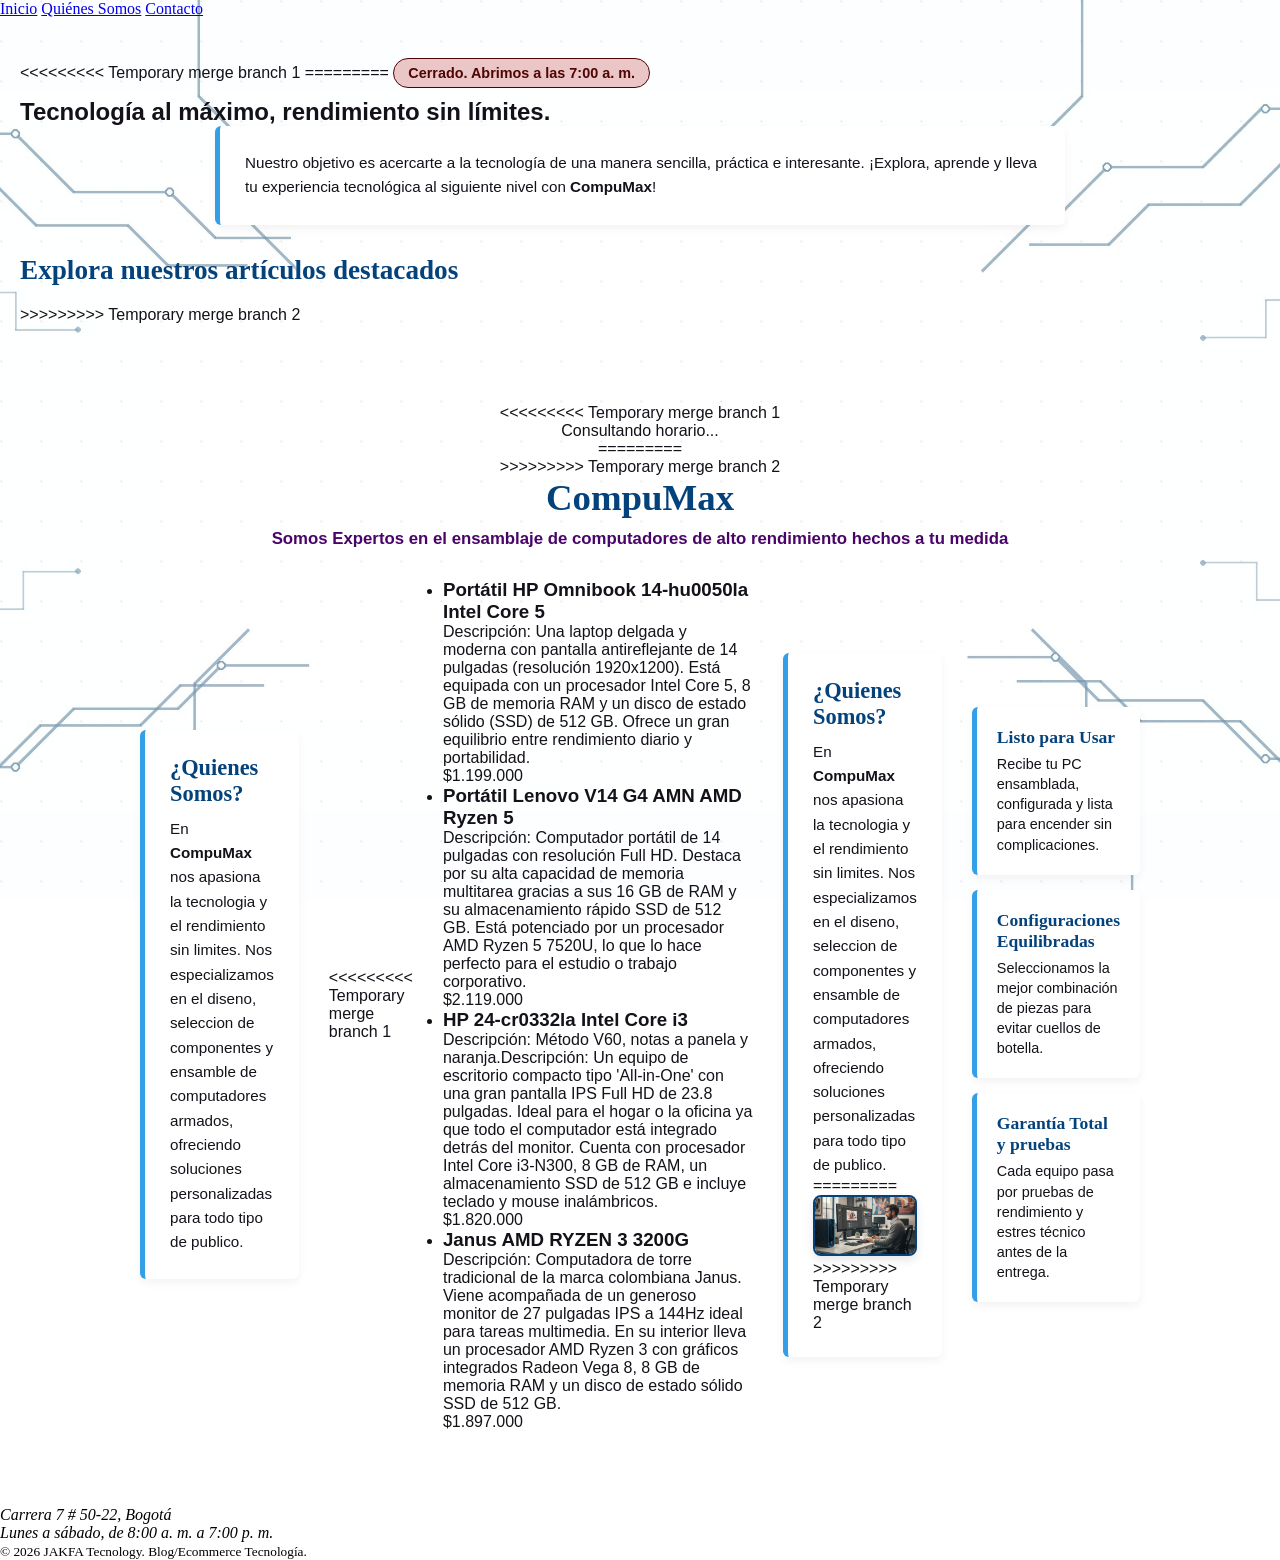
==== index.html @ c69d6525 "Merge remote-tracking branch 'origin' into feature/andres" ====
<!DOCTYPE html>
<html lang="en">
<head>
    <meta charset="UTF-8">
    <meta name="viewport" content="width=device-width, initial-scale=1.0">
    <link rel="stylesheet" href="styles.css">
    <link rel="shortcut icon" href="https://as2.ftcdn.net/v2/jpg/21/48/98/01/1000_F_2148980123_aWvKl9y2dNg3GNRp71JVINZ60YCarmnk.jpg" type="image/x-icon">
    <title>JAKFA Tecnology</title>
    <link rel="stylesheet" href="styles.css">
</head>
<body>
    <!-- ===== MENÚ DE NAVEGACIÓN =====-->
<nav class="menu">
    <a href="#inicio">Inicio</a>               
    <a href="#quienesSomos">Quiénes Somos</a>  
    <a href="#contacto">Contacto</a>          
</nav>
    <div class="contenedorPrincipal">

        <section class="inicio" id="inicio">
            <div>
<<<<<<<<< Temporary merge branch 1
                
=========
                <p id="estado" class="estado">Consultando horario...</p>
            <h1>Tecnología al máximo, rendimiento sin límites.</h1>
            <p class="intro">
                Nuestro objetivo es acercarte a la tecnología de una manera sencilla, práctica e interesante. ¡Explora, aprende y lleva tu experiencia tecnológica al siguiente nivel con <strong>CompuMax</strong>!
            </p>
            <section id="catalogo" class="catalogo">
            <h2>Explora nuestros artículos destacados</h2>
            <ul id="articulos" class="articulos"></ul>
        </section>
>>>>>>>>> Temporary merge branch 2
            </div>
        </section>

        <section class="quienesSomos" id="quienessomos">
            <div class="contenedorSomos">

<<<<<<<<< Temporary merge branch 1
                 <br><div><p id="estado" class="estado">Consultando horario...</p></div>

                <div class="">
=========
                <div class="headerSomos">
>>>>>>>>> Temporary merge branch 2
                    <h2>CompuMax</h2>
                    <p class="infSomos">Somos Expertos en el ensamblaje de computadores de alto rendimiento hechos a tu medida</p>
                </div>
                
                <div class="imginfSomos">
                    <div class="introSomos">
                        <h3>¿Quienes Somos?</h3>
                        <p>
                            En <strong>CompuMax</strong> nos apasiona la tecnologia y el rendimiento sin limites. 
                            Nos especializamos en el diseno, seleccion de componentes y ensamble de computadores armados, 
                            ofreciendo soluciones personalizadas para todo tipo de publico.
                        </p>
                    </div>

<<<<<<<<< Temporary merge branch 1
                <div>
                    <ul id="menu"></ul>
                </div>

               

                <div class="introSomos">
                    <h3>¿Quienes Somos?</h3>
                    <p>
                        En <strong>CompuMax</strong> nos apasiona la tecnologia y el rendimiento sin limites. 
                        Nos especializamos en el diseno, seleccion de componentes y ensamble de computadores armados, 
                        ofreciendo soluciones personalizadas para todo tipo de publico.
                    </p>
=========
                    <div class="imagenSomos">
                        <img src="/imgs/img1.webp" alt="imagen corporativa">
                    </div>
>>>>>>>>> Temporary merge branch 2
                </div>

                <div class="ventajasSomos">
                    <div class="tarjetaSomos">
                        <h4>Listo para Usar</h4>
                        <p>Recibe tu PC ensamblada, configurada y lista para encender sin complicaciones.</p>
                    </div>

                    <div class="tarjetaSomos">
                        <h4>Configuraciones Equilibradas</h4>
                        <p>Seleccionamos la mejor combinación de piezas para evitar cuellos de botella.</p>
                    </div>

                    <div class="tarjetaSomos">
                        <h4>Garantía Total y pruebas</h4>
                        <p>Cada equipo pasa por pruebas de rendimiento y estres técnico antes de la entrega.</p>
                    </div>
                </div>
            </div>
        </section>

        <section class="contacto" id="contacto">
            <div class="">

            </div>
        </section>

    </div>
    <footer>
        <address>
            Carrera 7 # 50-22, Bogotá<br>
            Lunes a sábado, de 8:00 a. m. a 7:00 p. m.
        </address>
        <small>
            © 2026 JAKFA Tecnology. Blog/Ecommerce Tecnología.
        </small>
    </footer>

    <script src="app.js" defer></script>

</body>
</html>
---- styles.css ----
:root {
    --azulmain: rgb(4, 66, 124);
    --lowblue: rgb(51, 159, 231); 
    --negro: rgba(8, 5, 14, 0.952);
    --blanco: rgb(241, 245, 252);
    --verde: rgb(3, 82, 85); 
    --morado: rgb(73, 4, 105);
    --fuente-titulos: 'Copperplate', fantasy;
    --fuente-parrafos: 'Verdana', sans-serif;
}

* {
    margin: 0;
    padding: 0;
    box-sizing: border-box;
}

body {
    background-image: url('./imgs/21f490d6-a3f4-44b3-9223-4387cd8935e2.jpg');
    background-size: cover;
    background-position: center;
    background-repeat: no-repeat;
    background-attachment: fixed;
}

/* ===== Inicio ===== */
.inicio {
    color: var(--negro);
    padding: 40px 20px;
    font-family: var(--fuente-parrafos);
}

.contenedorInicio {
    width: 85%;
    max-width: 1000px;
    margin: 0 auto;
    text-align: center;
}

.headerInicio h1 {
    margin: 10px 0;
    color: var(--azulmain);
    font-family: var(--fuente-titulos);
    font-size: 2.3rem;
    text-shadow: 0 1px 3px rgba(255, 255, 255, 0.9);
}

.inicio .estado {
    display: inline-block;
    margin: 0 0 10px;
    padding: 6px 14px;
    border-radius: 999px;
    border: 1px solid var(--lowblue);
    background-color: var(--blanco);
    color: var(--azulmain);
    font-size: 0.9rem;
    font-weight: bold;
}

.inicio .intro {
    max-width: 850px;
    margin: 0 auto 30px;
    padding: 25px;
    border-left: 5px solid var(--lowblue);
    border-radius: 6px;
    background-color: white;
    box-shadow: 0 4px 10px rgba(0, 0, 0, 0.05);
    font-size: 0.95rem;
    line-height: 1.6;
    text-align: left;
}

.catalogo h2 {
    margin-bottom: 20px;
    color: var(--azulmain);
    font-family: var(--fuente-titulos);
    font-size: 1.7rem;
    text-shadow: 0 1px 3px rgba(255, 255, 255, 0.9);
}

.articulos {
    display: grid;
    grid-template-columns: repeat(2, minmax(0, 1fr));
    gap: 15px;
    padding: 0;
    list-style: none;
    text-align: left;
}

.inicio .producto {
    padding: 20px;
    border-left: 5px solid var(--lowblue);
    border-radius: 6px;
    background-color: white;
    box-shadow: 0 4px 10px rgba(0, 0, 0, 0.05);
    transition: transform 0.3s ease, background-color 0.3s ease, box-shadow 0.3s ease;
}

.inicio .producto:hover {
    background-color: var(--blanco);
    transform: translateY(-4px);
    box-shadow: 0 6px 15px rgba(4, 66, 124, 0.15);
}

.inicio .producto h3 {
    margin-bottom: 10px;
    color: var(--azulmain);
    font-family: var(--fuente-titulos);
    font-size: 1.1rem;
}

.inicio .producto p {
    margin-bottom: 10px;
    font-size: 0.9rem;
    line-height: 1.5;
}

.inicio .precio {
    color: var(--azulmain);
    font-weight: bold;
}

.inicio .abierto {
    border-color: rgb(3, 82, 85);
    background-color: rgb(181, 238, 181);
    color: rgb(4, 85, 4);
}

.inicio .cerrado {
    border-color: rgb(78, 5, 5);
    background-color: rgb(235, 198, 198);
    color: rgb(78, 5, 5);
}

@media (max-width: 650px) {
    .contenedorInicio {
        width: 100%;
    }

    .headerInicio h1 {
        font-size: 1.8rem;
    }

    .inicio .intro {
        padding: 20px;
    }

    .catalogo h2 {
        font-size: 1.4rem;
    }

    .articulos {
        grid-template-columns: 1fr;
    }
}

/* seccion quienes somos*/
.quienesSomos {
    color: var(--negro);
    padding: 40px 20px;
    font-family: var(--fuente-parrafos);
}

.contenedorSomos {
    width: 85%;
    max-width: 1000px;
    margin: 0 auto;
    text-align: center;
}

.headerSomos h2 {
    font-family: var(--fuente-titulos);
    color: var(--azulmain);
    font-size: 2.3rem;
    margin-bottom: 10px;
    text-shadow: 0 1px 3px rgba(255, 255, 255, 0.9);
}

.infSomos {
    color: var(--morado);
    font-weight: bold;
    font-size: 1.05rem;
    margin-bottom: 30px;
    text-shadow: 0 1px 3px rgba(255, 255, 255, 0.9);
}

.imginfSomos {
    display: flex;
    align-items: center;
    justify-content: space-between;
    gap: 30px;
    margin-bottom: 35px;
    text-align: left;
}

.introSomos {
    flex: 1;
    background-color: white;
    padding: 25px;
    border-left: 5px solid var(--lowblue);
    border-radius: 6px;
    box-shadow: 0 4px 10px rgba(0, 0, 0, 0.05);
}

.introSomos h3 {
    font-family: var(--fuente-titulos);
    color: var(--azulmain);
    font-size: 1.4rem;
    margin-bottom: 10px;
}

.introSomos p {
    font-size: 0.95rem;
    line-height: 1.6;
}

.imagenSomos {
    flex: 1;
    text-align: center;
}

.imagenSomos img {
    max-width: 100%;
    height: auto;
    border-radius: 8px;
    border: 2px solid var(--azulmain);
    box-shadow: 0 4px 10px rgba(0, 0, 0, 0.1);
}

.ventajasSomos {
    display: flex;
    flex-direction: column;
    gap: 15px;
}

.tarjetaSomos {
    background-color: white;
    padding: 20px;
    border-left: 5px solid var(--lowblue);
    border-radius: 6px;
    text-align: left;
    box-shadow: 0 4px 10px rgba(0, 0, 0, 0.05);
    transition: transform 0.3s ease, background-color 0.3s ease, box-shadow 0.3s ease;
}

.tarjetaSomos:hover {
    background-color: var(--blanco);
    transform: translateY(-4px);
    box-shadow: 0 6px 15px rgba(4, 66, 124, 0.15);
}

.tarjetaSomos h4 {
    font-family: var(--fuente-titulos);
    color: var(--azulmain);
    margin-bottom: 6px;
    font-size: 1.1rem;
}

.tarjetaSomos p {
    font-size: 0.9rem;
    line-height: 1.4;
}



































































































































































































.abierto {
  background-attachment: fixed;
  background-color: rgb(181, 238, 181);
  color: rgb(4, 85, 4);
}

.cerrado {
  background-attachment: fixed;
  background-color: rgb(235, 198, 198);
  color: rgb(78, 5, 5);
}
---- styles.css ----
:root {
    --azulmain: rgb(4, 66, 124);
    --lowblue: rgb(51, 159, 231); 
    --negro: rgba(8, 5, 14, 0.952);
    --blanco: rgb(241, 245, 252);
    --verde: rgb(3, 82, 85); 
    --morado: rgb(73, 4, 105);
    --fuente-titulos: 'Copperplate', fantasy;
    --fuente-parrafos: 'Verdana', sans-serif;
}

* {
    margin: 0;
    padding: 0;
    box-sizing: border-box;
}

body {
    background-image: url('./imgs/21f490d6-a3f4-44b3-9223-4387cd8935e2.jpg');
    background-size: cover;
    background-position: center;
    background-repeat: no-repeat;
    background-attachment: fixed;
}

/* ===== Inicio ===== */
.inicio {
    color: var(--negro);
    padding: 40px 20px;
    font-family: var(--fuente-parrafos);
}

.contenedorInicio {
    width: 85%;
    max-width: 1000px;
    margin: 0 auto;
    text-align: center;
}

.headerInicio h1 {
    margin: 10px 0;
    color: var(--azulmain);
    font-family: var(--fuente-titulos);
    font-size: 2.3rem;
    text-shadow: 0 1px 3px rgba(255, 255, 255, 0.9);
}

.inicio .estado {
    display: inline-block;
    margin: 0 0 10px;
    padding: 6px 14px;
    border-radius: 999px;
    border: 1px solid var(--lowblue);
    background-color: var(--blanco);
    color: var(--azulmain);
    font-size: 0.9rem;
    font-weight: bold;
}

.inicio .intro {
    max-width: 850px;
    margin: 0 auto 30px;
    padding: 25px;
    border-left: 5px solid var(--lowblue);
    border-radius: 6px;
    background-color: white;
    box-shadow: 0 4px 10px rgba(0, 0, 0, 0.05);
    font-size: 0.95rem;
    line-height: 1.6;
    text-align: left;
}

.catalogo h2 {
    margin-bottom: 20px;
    color: var(--azulmain);
    font-family: var(--fuente-titulos);
    font-size: 1.7rem;
    text-shadow: 0 1px 3px rgba(255, 255, 255, 0.9);
}

.articulos {
    display: grid;
    grid-template-columns: repeat(2, minmax(0, 1fr));
    gap: 15px;
    padding: 0;
    list-style: none;
    text-align: left;
}

.inicio .producto {
    padding: 20px;
    border-left: 5px solid var(--lowblue);
    border-radius: 6px;
    background-color: white;
    box-shadow: 0 4px 10px rgba(0, 0, 0, 0.05);
    transition: transform 0.3s ease, background-color 0.3s ease, box-shadow 0.3s ease;
}

.inicio .producto:hover {
    background-color: var(--blanco);
    transform: translateY(-4px);
    box-shadow: 0 6px 15px rgba(4, 66, 124, 0.15);
}

.inicio .producto h3 {
    margin-bottom: 10px;
    color: var(--azulmain);
    font-family: var(--fuente-titulos);
    font-size: 1.1rem;
}

.inicio .producto p {
    margin-bottom: 10px;
    font-size: 0.9rem;
    line-height: 1.5;
}

.inicio .precio {
    color: var(--azulmain);
    font-weight: bold;
}

.inicio .abierto {
    border-color: rgb(3, 82, 85);
    background-color: rgb(181, 238, 181);
    color: rgb(4, 85, 4);
}

.inicio .cerrado {
    border-color: rgb(78, 5, 5);
    background-color: rgb(235, 198, 198);
    color: rgb(78, 5, 5);
}

@media (max-width: 650px) {
    .contenedorInicio {
        width: 100%;
    }

    .headerInicio h1 {
        font-size: 1.8rem;
    }

    .inicio .intro {
        padding: 20px;
    }

    .catalogo h2 {
        font-size: 1.4rem;
    }

    .articulos {
        grid-template-columns: 1fr;
    }
}

/* seccion quienes somos*/
.quienesSomos {
    color: var(--negro);
    padding: 40px 20px;
    font-family: var(--fuente-parrafos);
}

.contenedorSomos {
    width: 85%;
    max-width: 1000px;
    margin: 0 auto;
    text-align: center;
}

.headerSomos h2 {
    font-family: var(--fuente-titulos);
    color: var(--azulmain);
    font-size: 2.3rem;
    margin-bottom: 10px;
    text-shadow: 0 1px 3px rgba(255, 255, 255, 0.9);
}

.infSomos {
    color: var(--morado);
    font-weight: bold;
    font-size: 1.05rem;
    margin-bottom: 30px;
    text-shadow: 0 1px 3px rgba(255, 255, 255, 0.9);
}

.imginfSomos {
    display: flex;
    align-items: center;
    justify-content: space-between;
    gap: 30px;
    margin-bottom: 35px;
    text-align: left;
}

.introSomos {
    flex: 1;
    background-color: white;
    padding: 25px;
    border-left: 5px solid var(--lowblue);
    border-radius: 6px;
    box-shadow: 0 4px 10px rgba(0, 0, 0, 0.05);
}

.introSomos h3 {
    font-family: var(--fuente-titulos);
    color: var(--azulmain);
    font-size: 1.4rem;
    margin-bottom: 10px;
}

.introSomos p {
    font-size: 0.95rem;
    line-height: 1.6;
}

.imagenSomos {
    flex: 1;
    text-align: center;
}

.imagenSomos img {
    max-width: 100%;
    height: auto;
    border-radius: 8px;
    border: 2px solid var(--azulmain);
    box-shadow: 0 4px 10px rgba(0, 0, 0, 0.1);
}

.ventajasSomos {
    display: flex;
    flex-direction: column;
    gap: 15px;
}

.tarjetaSomos {
    background-color: white;
    padding: 20px;
    border-left: 5px solid var(--lowblue);
    border-radius: 6px;
    text-align: left;
    box-shadow: 0 4px 10px rgba(0, 0, 0, 0.05);
    transition: transform 0.3s ease, background-color 0.3s ease, box-shadow 0.3s ease;
}

.tarjetaSomos:hover {
    background-color: var(--blanco);
    transform: translateY(-4px);
    box-shadow: 0 6px 15px rgba(4, 66, 124, 0.15);
}

.tarjetaSomos h4 {
    font-family: var(--fuente-titulos);
    color: var(--azulmain);
    margin-bottom: 6px;
    font-size: 1.1rem;
}

.tarjetaSomos p {
    font-size: 0.9rem;
    line-height: 1.4;
}



































































































































































































.abierto {
  background-attachment: fixed;
  background-color: rgb(181, 238, 181);
  color: rgb(4, 85, 4);
}

.cerrado {
  background-attachment: fixed;
  background-color: rgb(235, 198, 198);
  color: rgb(78, 5, 5);
}
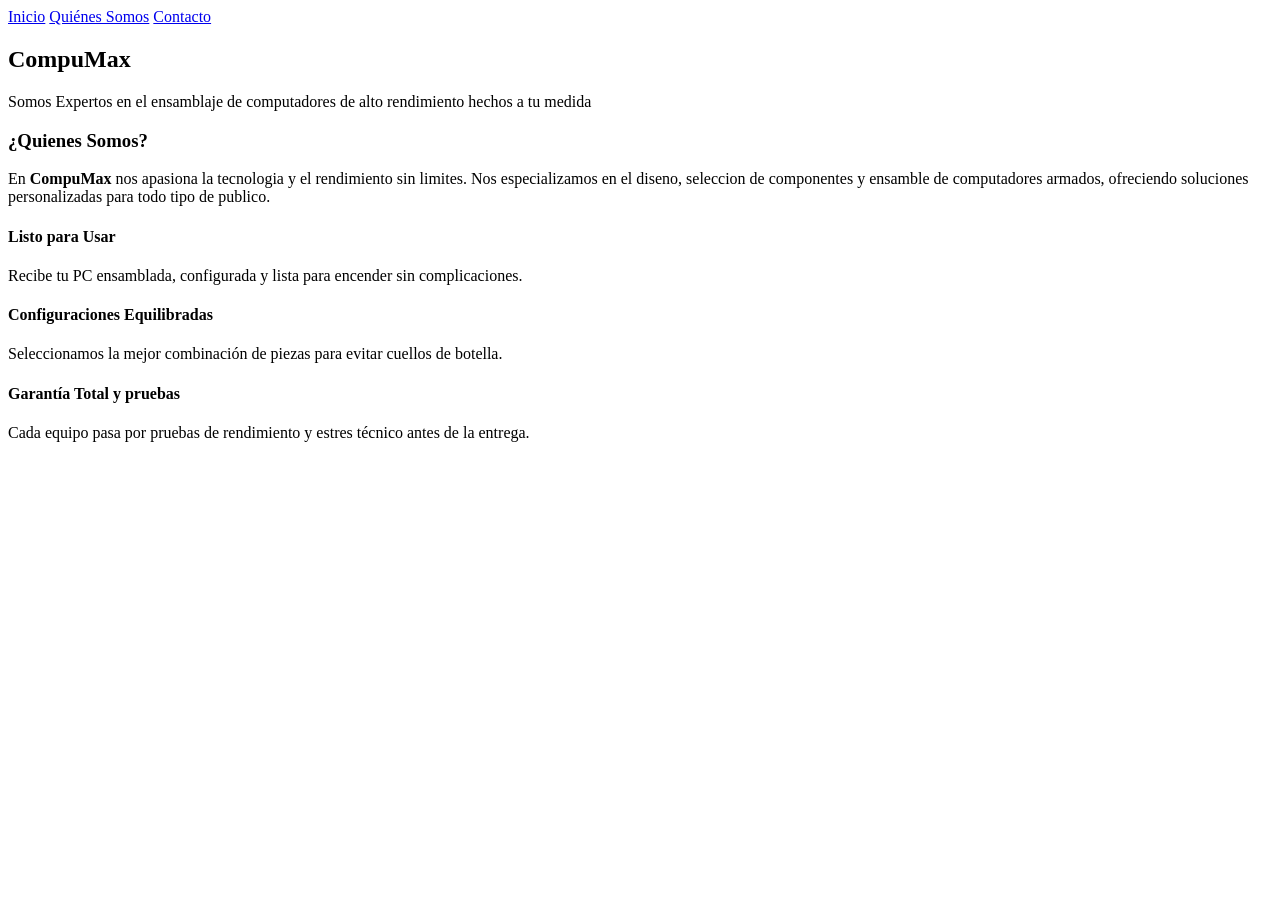
==== commit 0cdd3c6d: "Agrego cambios locales" ====
--- a/index.html
+++ b/index.html
@@ -3,10 +3,7 @@
 <head>
     <meta charset="UTF-8">
     <meta name="viewport" content="width=device-width, initial-scale=1.0">
-    <link rel="stylesheet" href="styles.css">
-    <link rel="shortcut icon" href="https://as2.ftcdn.net/v2/jpg/21/48/98/01/1000_F_2148980123_aWvKl9y2dNg3GNRp71JVINZ60YCarmnk.jpg" type="image/x-icon">
     <title>JAKFA Tecnology</title>
-    <link rel="stylesheet" href="styles.css">
 </head>
 <body>
     <!-- ===== MENÚ DE NAVEGACIÓN =====-->
@@ -19,52 +16,17 @@
 
         <section class="inicio" id="inicio">
             <div>
-<<<<<<<<< Temporary merge branch 1
-                
-=========
-                <p id="estado" class="estado">Consultando horario...</p>
-            <h1>Tecnología al máximo, rendimiento sin límites.</h1>
-            <p class="intro">
-                Nuestro objetivo es acercarte a la tecnología de una manera sencilla, práctica e interesante. ¡Explora, aprende y lleva tu experiencia tecnológica al siguiente nivel con <strong>CompuMax</strong>!
-            </p>
-            <section id="catalogo" class="catalogo">
-            <h2>Explora nuestros artículos destacados</h2>
-            <ul id="articulos" class="articulos"></ul>
-        </section>
->>>>>>>>> Temporary merge branch 2
+
             </div>
         </section>
 
-        <section class="quienesSomos" id="quienessomos">
+        <section class="quienesSomos" id="quienesSomos">
             <div class="contenedorSomos">
 
-<<<<<<<<< Temporary merge branch 1
-                 <br><div><p id="estado" class="estado">Consultando horario...</p></div>
-
                 <div class="">
-=========
-                <div class="headerSomos">
->>>>>>>>> Temporary merge branch 2
                     <h2>CompuMax</h2>
                     <p class="infSomos">Somos Expertos en el ensamblaje de computadores de alto rendimiento hechos a tu medida</p>
                 </div>
-                
-                <div class="imginfSomos">
-                    <div class="introSomos">
-                        <h3>¿Quienes Somos?</h3>
-                        <p>
-                            En <strong>CompuMax</strong> nos apasiona la tecnologia y el rendimiento sin limites. 
-                            Nos especializamos en el diseno, seleccion de componentes y ensamble de computadores armados, 
-                            ofreciendo soluciones personalizadas para todo tipo de publico.
-                        </p>
-                    </div>
-
-<<<<<<<<< Temporary merge branch 1
-                <div>
-                    <ul id="menu"></ul>
-                </div>
-
-               
 
                 <div class="introSomos">
                     <h3>¿Quienes Somos?</h3>
@@ -73,11 +35,6 @@
                         Nos especializamos en el diseno, seleccion de componentes y ensamble de computadores armados, 
                         ofreciendo soluciones personalizadas para todo tipo de publico.
                     </p>
-=========
-                    <div class="imagenSomos">
-                        <img src="/imgs/img1.webp" alt="imagen corporativa">
-                    </div>
->>>>>>>>> Temporary merge branch 2
                 </div>
 
                 <div class="ventajasSomos">
@@ -108,15 +65,11 @@
     </div>
     <footer>
         <address>
-            Carrera 7 # 50-22, Bogotá<br>
-            Lunes a sábado, de 8:00 a. m. a 7:00 p. m.
+
         </address>
-        <small>
-            © 2026 JAKFA Tecnology. Blog/Ecommerce Tecnología.
-        </small>
+        <span>
+            
+        </span>
     </footer>
-
-    <script src="app.js" defer></script>
-
 </body>
 </html>
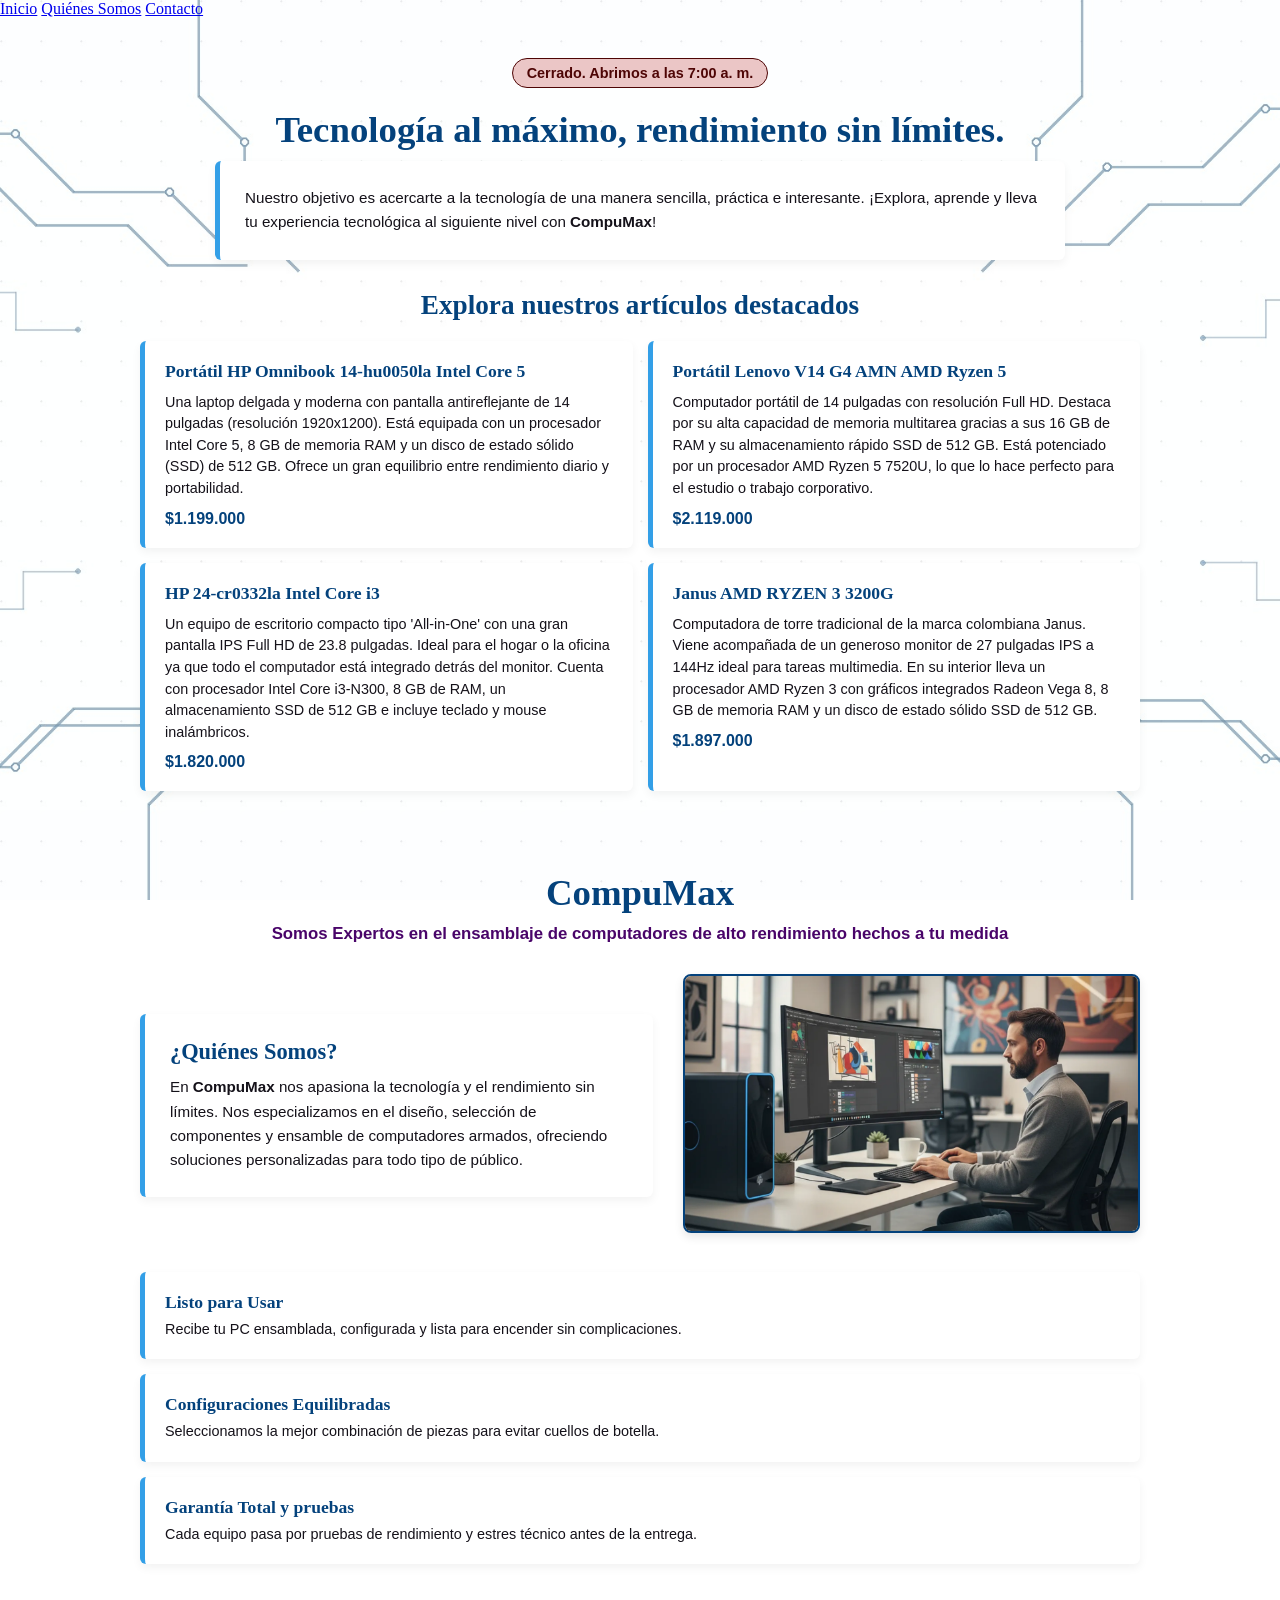
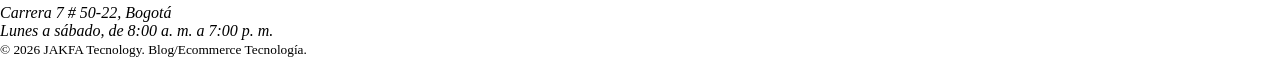
==== commit a7370421: "Corrijo errores de navegación" ====
--- a/index.html
+++ b/index.html
@@ -1,40 +1,58 @@
 <!DOCTYPE html>
-<html lang="en">
+<html lang="es">
 <head>
     <meta charset="UTF-8">
     <meta name="viewport" content="width=device-width, initial-scale=1.0">
+    <link rel="stylesheet" href="styles.css">
+    <link rel="shortcut icon" href="https://as2.ftcdn.net/v2/jpg/21/48/98/01/1000_F_2148980123_aWvKl9y2dNg3GNRp71JVINZ60YCarmnk.jpg" type="image/x-icon">
     <title>JAKFA Tecnology</title>
 </head>
 <body>
     <!-- ===== MENÚ DE NAVEGACIÓN =====-->
 <nav class="menu">
     <a href="#inicio">Inicio</a>               
-    <a href="#quienesSomos">Quiénes Somos</a>  
-    <a href="#contacto">Contacto</a>          
+    <a href="#quienessomos">Quiénes Somos</a>  
+    <a href="contactenos.html">Contacto</a>          
 </nav>
     <div class="contenedorPrincipal">
 
         <section class="inicio" id="inicio">
-            <div>
-
+            <div class="contenedorInicio">
+                <div class="headerInicio">
+                    <p id="estado" class="estado">Consultando horario...</p>
+                    <h1>Tecnología al máximo, rendimiento sin límites.</h1>
+                    <p class="intro">
+                        Nuestro objetivo es acercarte a la tecnología de una manera sencilla, práctica e interesante. ¡Explora, aprende y lleva tu experiencia tecnológica al siguiente nivel con <strong>CompuMax</strong>!
+                    </p>
+                </div>
+                <section id="catalogo" class="catalogo">
+                    <h2>Explora nuestros artículos destacados</h2>
+                    <ul id="menu" class="articulos"></ul>
+                </section>
             </div>
         </section>
 
-        <section class="quienesSomos" id="quienesSomos">
+        <section class="quienesSomos" id="quienessomos">
             <div class="contenedorSomos">
 
-                <div class="">
+                <div class="headerSomos">
                     <h2>CompuMax</h2>
                     <p class="infSomos">Somos Expertos en el ensamblaje de computadores de alto rendimiento hechos a tu medida</p>
                 </div>
+                
+                <div class="imginfSomos">
+                    <div class="introSomos">
+                        <h3>¿Quiénes Somos?</h3>
+                        <p>
+                            En <strong>CompuMax</strong> nos apasiona la tecnología y el rendimiento sin límites. 
+                            Nos especializamos en el diseño, selección de componentes y ensamble de computadores armados, 
+                            ofreciendo soluciones personalizadas para todo tipo de público.
+                        </p>
+                    </div>
 
-                <div class="introSomos">
-                    <h3>¿Quienes Somos?</h3>
-                    <p>
-                        En <strong>CompuMax</strong> nos apasiona la tecnologia y el rendimiento sin limites. 
-                        Nos especializamos en el diseno, seleccion de componentes y ensamble de computadores armados, 
-                        ofreciendo soluciones personalizadas para todo tipo de publico.
-                    </p>
+                    <div class="imagenSomos">
+                        <img src="imgs/img1.webp" alt="imagen corporativa">
+                    </div>
                 </div>
 
                 <div class="ventajasSomos">
@@ -56,20 +74,18 @@
             </div>
         </section>
 
-        <section class="contacto" id="contacto">
-            <div class="">
-
-            </div>
-        </section>
-
     </div>
     <footer>
         <address>
+            Carrera 7 # 50-22, Bogotá<br>
+            Lunes a sábado, de 8:00 a. m. a 7:00 p. m.
+        </address>
+        <small>
+            © 2026 JAKFA Tecnology. Blog/Ecommerce Tecnología.
+        </small>
+    </footer>
 
-        </address>
-        <span>
-            
-        </span>
-    </footer>
+    <script src="app.js" defer></script>
+
 </body>
 </html>
--- a/styles.css
+++ b/styles.css
@@ -0,0 +1,267 @@
+:root {
+    --azulmain: rgb(4, 66, 124);
+    --lowblue: rgb(51, 159, 231); 
+    --negro: rgba(8, 5, 14, 0.952);
+    --blanco: rgb(241, 245, 252);
+    --verde: rgb(3, 82, 85); 
+    --morado: rgb(73, 4, 105);
+    --fuente-titulos: 'Copperplate', fantasy;
+    --fuente-parrafos: 'Verdana', sans-serif;
+}
+
+* {
+    margin: 0;
+    padding: 0;
+    box-sizing: border-box;
+}
+
+body {
+    background-image: url('./imgs/21f490d6-a3f4-44b3-9223-4387cd8935e2.jpg');
+    background-size: cover;
+    background-position: center;
+    background-repeat: no-repeat;
+    background-attachment: fixed;
+}
+
+/* ===== Inicio ===== */
+.inicio {
+    color: var(--negro);
+    padding: 40px 20px;
+    font-family: var(--fuente-parrafos);
+}
+
+.contenedorInicio {
+    width: 85%;
+    max-width: 1000px;
+    margin: 0 auto;
+    text-align: center;
+}
+
+.headerInicio h1 {
+    margin: 10px 0;
+    color: var(--azulmain);
+    font-family: var(--fuente-titulos);
+    font-size: 2.3rem;
+    text-shadow: 0 1px 3px rgba(255, 255, 255, 0.9);
+}
+
+.inicio .estado {
+    display: inline-block;
+    margin: 0 0 10px;
+    padding: 6px 14px;
+    border-radius: 999px;
+    border: 1px solid var(--lowblue);
+    background-color: var(--blanco);
+    color: var(--azulmain);
+    font-size: 0.9rem;
+    font-weight: bold;
+}
+
+.inicio .intro {
+    max-width: 850px;
+    margin: 0 auto 30px;
+    padding: 25px;
+    border-left: 5px solid var(--lowblue);
+    border-radius: 6px;
+    background-color: white;
+    box-shadow: 0 4px 10px rgba(0, 0, 0, 0.05);
+    font-size: 0.95rem;
+    line-height: 1.6;
+    text-align: left;
+}
+
+.catalogo h2 {
+    margin-bottom: 20px;
+    color: var(--azulmain);
+    font-family: var(--fuente-titulos);
+    font-size: 1.7rem;
+    text-shadow: 0 1px 3px rgba(255, 255, 255, 0.9);
+}
+
+.articulos {
+    display: grid;
+    grid-template-columns: repeat(2, minmax(0, 1fr));
+    gap: 15px;
+    padding: 0;
+    list-style: none;
+    text-align: left;
+}
+
+.inicio .producto {
+    padding: 20px;
+    border-left: 5px solid var(--lowblue);
+    border-radius: 6px;
+    background-color: white;
+    box-shadow: 0 4px 10px rgba(0, 0, 0, 0.05);
+    transition: transform 0.3s ease, background-color 0.3s ease, box-shadow 0.3s ease;
+}
+
+.inicio .producto:hover {
+    background-color: var(--blanco);
+    transform: translateY(-4px);
+    box-shadow: 0 6px 15px rgba(4, 66, 124, 0.15);
+}
+
+.inicio .producto h3 {
+    margin-bottom: 10px;
+    color: var(--azulmain);
+    font-family: var(--fuente-titulos);
+    font-size: 1.1rem;
+}
+
+.inicio .producto p {
+    margin-bottom: 10px;
+    font-size: 0.9rem;
+    line-height: 1.5;
+}
+
+.inicio .precio {
+    color: var(--azulmain);
+    font-weight: bold;
+}
+
+.inicio .abierto {
+    border-color: rgb(3, 82, 85);
+    background-color: rgb(181, 238, 181);
+    color: rgb(4, 85, 4);
+}
+
+.inicio .cerrado {
+    border-color: rgb(78, 5, 5);
+    background-color: rgb(235, 198, 198);
+    color: rgb(78, 5, 5);
+}
+
+@media (max-width: 650px) {
+    .contenedorInicio {
+        width: 100%;
+    }
+
+    .headerInicio h1 {
+        font-size: 1.8rem;
+    }
+
+    .inicio .intro {
+        padding: 20px;
+    }
+
+    .catalogo h2 {
+        font-size: 1.4rem;
+    }
+
+    .articulos {
+        grid-template-columns: 1fr;
+    }
+
+    .imginfSomos {
+        flex-direction: column;
+    }
+}
+
+/* seccion quienes somos*/
+.quienesSomos {
+    color: var(--negro);
+    padding: 40px 20px;
+    font-family: var(--fuente-parrafos);
+}
+
+.contenedorSomos {
+    width: 85%;
+    max-width: 1000px;
+    margin: 0 auto;
+    text-align: center;
+}
+
+.headerSomos h2 {
+    font-family: var(--fuente-titulos);
+    color: var(--azulmain);
+    font-size: 2.3rem;
+    margin-bottom: 10px;
+    text-shadow: 0 1px 3px rgba(255, 255, 255, 0.9);
+}
+
+.infSomos {
+    color: var(--morado);
+    font-weight: bold;
+    font-size: 1.05rem;
+    margin-bottom: 30px;
+    text-shadow: 0 1px 3px rgba(255, 255, 255, 0.9);
+}
+
+.imginfSomos {
+    display: flex;
+    align-items: center;
+    justify-content: space-between;
+    gap: 30px;
+    margin-bottom: 35px;
+    text-align: left;
+}
+
+.introSomos {
+    flex: 1;
+    background-color: white;
+    padding: 25px;
+    border-left: 5px solid var(--lowblue);
+    border-radius: 6px;
+    box-shadow: 0 4px 10px rgba(0, 0, 0, 0.05);
+}
+
+.introSomos h3 {
+    font-family: var(--fuente-titulos);
+    color: var(--azulmain);
+    font-size: 1.4rem;
+    margin-bottom: 10px;
+}
+
+.introSomos p {
+    font-size: 0.95rem;
+    line-height: 1.6;
+}
+
+.imagenSomos {
+    flex: 1;
+    text-align: center;
+}
+
+.imagenSomos img {
+    max-width: 100%;
+    height: auto;
+    border-radius: 8px;
+    border: 2px solid var(--azulmain);
+    box-shadow: 0 4px 10px rgba(0, 0, 0, 0.1);
+}
+
+.ventajasSomos {
+    display: flex;
+    flex-direction: column;
+    gap: 15px;
+}
+
+.tarjetaSomos {
+    background-color: white;
+    padding: 20px;
+    border-left: 5px solid var(--lowblue);
+    border-radius: 6px;
+    text-align: left;
+    box-shadow: 0 4px 10px rgba(0, 0, 0, 0.05);
+    transition: transform 0.3s ease, background-color 0.3s ease, box-shadow 0.3s ease;
+}
+
+.tarjetaSomos:hover {
+    background-color: var(--blanco);
+    transform: translateY(-4px);
+    box-shadow: 0 6px 15px rgba(4, 66, 124, 0.15);
+}
+
+.tarjetaSomos h4 {
+    font-family: var(--fuente-titulos);
+    color: var(--azulmain);
+    margin-bottom: 6px;
+    font-size: 1.1rem;
+}
+
+.tarjetaSomos p {
+    font-size: 0.9rem;
+    line-height: 1.4;
+}
+
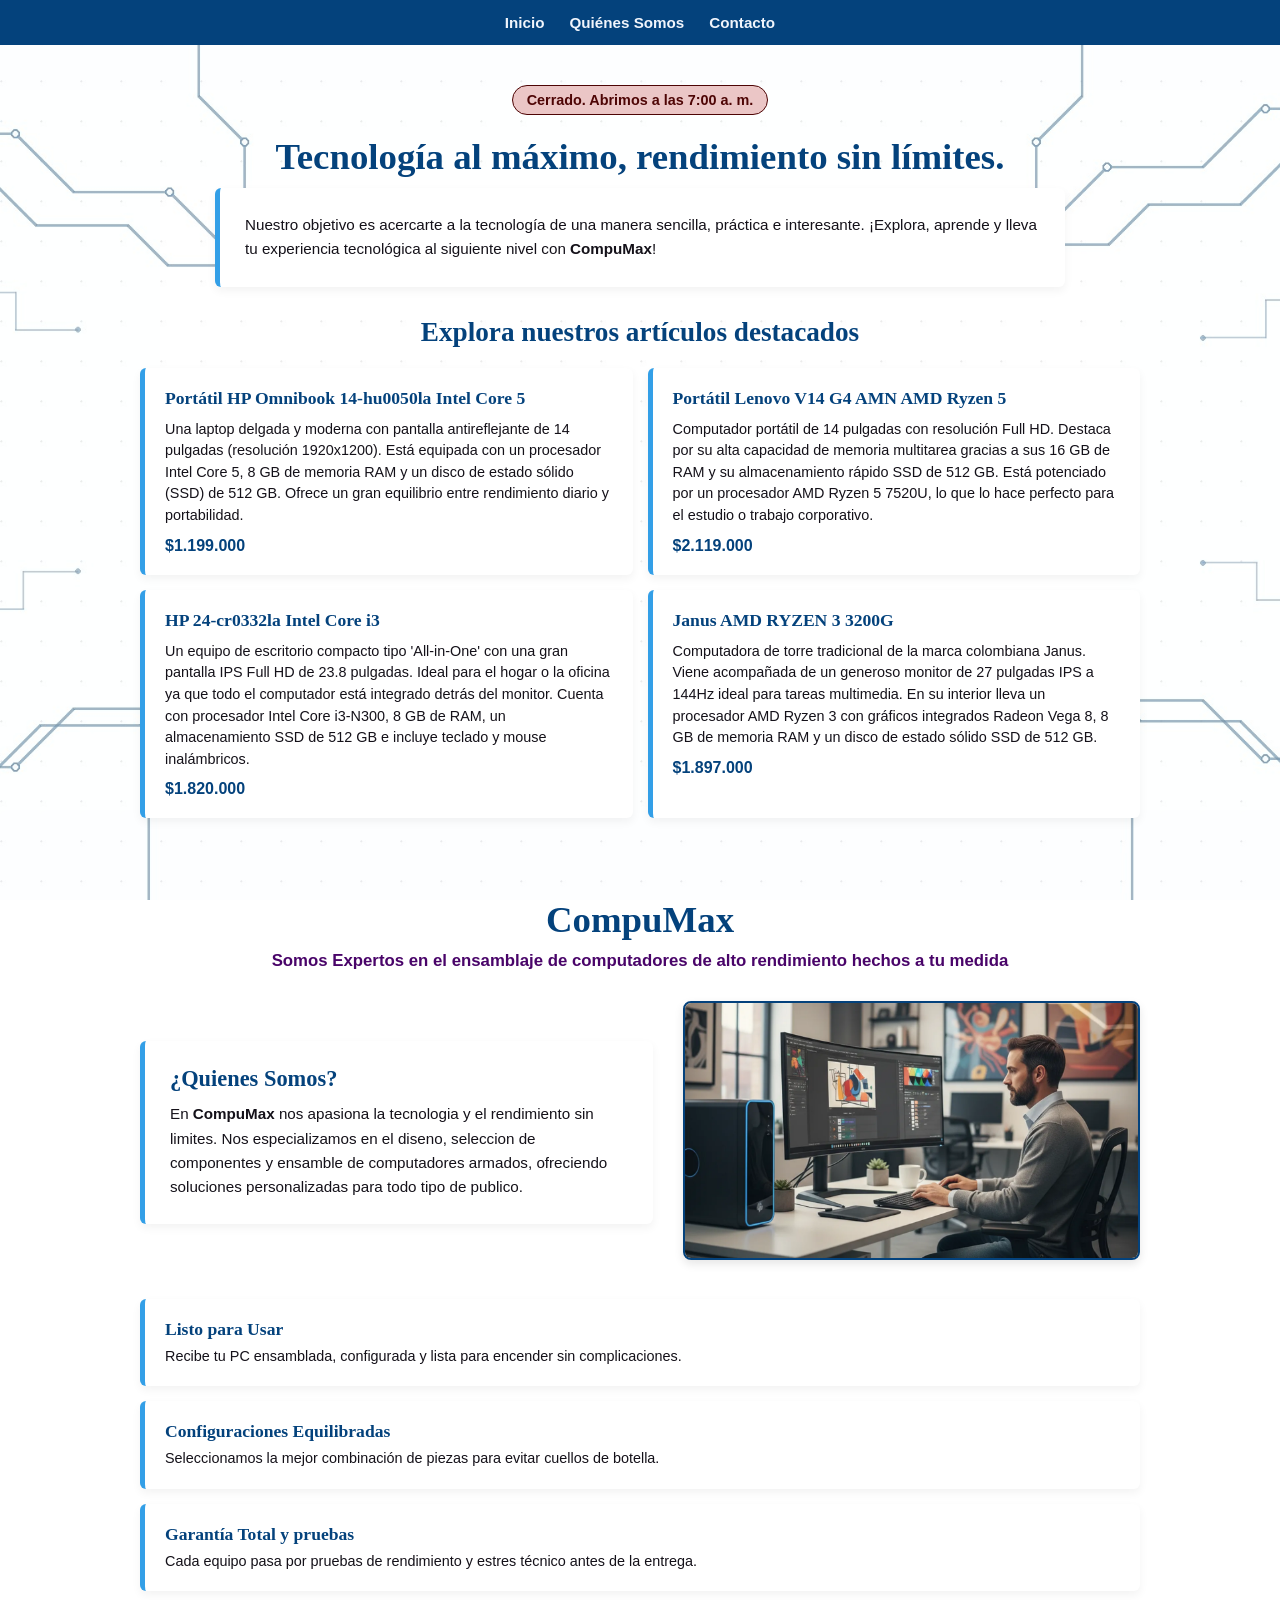
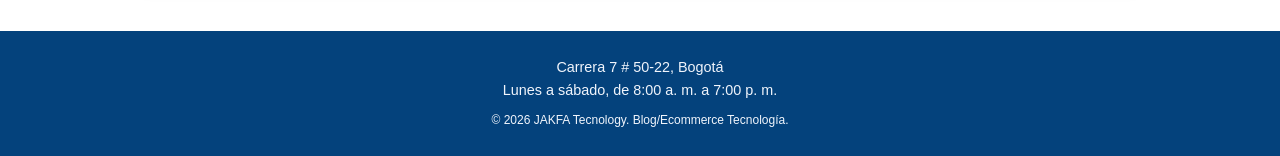
==== commit 1e285eeb: "Corrijo aspectos visuales del blog, barra de navegación, sección de contáctenos" ====
--- a/index.html
+++ b/index.html
@@ -6,6 +6,7 @@
     <link rel="stylesheet" href="styles.css">
     <link rel="shortcut icon" href="https://as2.ftcdn.net/v2/jpg/21/48/98/01/1000_F_2148980123_aWvKl9y2dNg3GNRp71JVINZ60YCarmnk.jpg" type="image/x-icon">
     <title>JAKFA Tecnology</title>
+    <link rel="stylesheet" href="styles.css">
 </head>
 <body>
     <!-- ===== MENÚ DE NAVEGACIÓN =====-->
@@ -34,7 +35,7 @@
 
         <section class="quienesSomos" id="quienessomos">
             <div class="contenedorSomos">
-
+                
                 <div class="headerSomos">
                     <h2>CompuMax</h2>
                     <p class="infSomos">Somos Expertos en el ensamblaje de computadores de alto rendimiento hechos a tu medida</p>
@@ -42,16 +43,16 @@
                 
                 <div class="imginfSomos">
                     <div class="introSomos">
-                        <h3>¿Quiénes Somos?</h3>
+                        <h3>¿Quienes Somos?</h3>
                         <p>
-                            En <strong>CompuMax</strong> nos apasiona la tecnología y el rendimiento sin límites. 
-                            Nos especializamos en el diseño, selección de componentes y ensamble de computadores armados, 
-                            ofreciendo soluciones personalizadas para todo tipo de público.
+                            En <strong>CompuMax</strong> nos apasiona la tecnologia y el rendimiento sin limites. 
+                            Nos especializamos en el diseno, seleccion de componentes y ensamble de computadores armados, 
+                            ofreciendo soluciones personalizadas para todo tipo de publico.
                         </p>
                     </div>
 
                     <div class="imagenSomos">
-                        <img src="imgs/img1.webp" alt="imagen corporativa">
+                        <img src="/imgs/img1.webp" alt="imagen corporativa">
                     </div>
                 </div>
 
@@ -74,6 +75,12 @@
             </div>
         </section>
 
+        <section class="contacto" id="contacto">
+            <div class="">
+
+            </div>
+        </section>
+
     </div>
     <footer>
         <address>
--- a/styles.css
+++ b/styles.css
@@ -1,3 +1,4 @@
+
 :root {
     --azulmain: rgb(4, 66, 124);
     --lowblue: rgb(51, 159, 231); 
@@ -265,3 +266,153 @@
     line-height: 1.4;
 }
 
+ 
+/* ===== Barra de navegación (index y contactenos) ===== */
+nav {
+    display: flex;
+    justify-content: center;
+    flex-wrap: wrap;
+    gap: 10px 25px;
+    padding: 14px 20px;
+    background-color: var(--azulmain);
+    font-family: var(--fuente-parrafos);
+    font-size: 0; /* oculta los separadores "|" del HTML */
+}
+ 
+nav a {
+    color: var(--blanco);
+    font-size: 0.95rem;
+    font-weight: bold;
+    text-decoration: none;
+    transition: color 0.3s ease;
+}
+ 
+nav a:hover {
+    color: var(--lowblue);
+}
+ 
+/* ===== Pie de página (index y contactenos) ===== */
+footer {
+    padding: 25px 20px;
+    background-color: var(--azulmain);
+    color: var(--blanco);
+    font-family: var(--fuente-parrafos);
+    font-size: 0.9rem;
+    line-height: 1.6;
+    text-align: center;
+}
+ 
+footer address {
+    font-style: normal;
+    margin-bottom: 6px;
+}
+ 
+/* ===== Página Contáctanos ===== */
+body > header {
+    padding: 40px 20px 10px;
+    text-align: center;
+}
+ 
+body > header h1 {
+    color: var(--azulmain);
+    font-family: var(--fuente-titulos);
+    font-size: 2.3rem;
+    text-shadow: 0 1px 3px rgba(255, 255, 255, 0.9);
+}
+ 
+main {
+    width: 85%;
+    max-width: 1000px;
+    margin: 0 auto;
+    padding: 30px 0 40px;
+    color: var(--negro);
+    font-family: var(--fuente-parrafos);
+}
+ 
+main > section {
+    margin-bottom: 25px;
+    padding: 25px;
+    border-left: 5px solid var(--lowblue);
+    border-radius: 6px;
+    background-color: white;
+    box-shadow: 0 4px 10px rgba(0, 0, 0, 0.05);
+    transition: transform 0.3s ease, background-color 0.3s ease, box-shadow 0.3s ease;
+}
+ 
+main > section:hover {
+    background-color: var(--blanco);
+    transform: translateY(-4px);
+    box-shadow: 0 6px 15px rgba(4, 66, 124, 0.15);
+}
+ 
+main h2 {
+    margin-bottom: 12px;
+    color: var(--azulmain);
+    font-family: var(--fuente-titulos);
+    font-size: 1.4rem;
+}
+ 
+main p {
+    margin-bottom: 8px;
+    font-size: 0.95rem;
+    line-height: 1.6;
+}
+ 
+main label {
+    color: var(--azulmain);
+    font-size: 0.9rem;
+    font-weight: bold;
+}
+ 
+main input,
+main textarea {
+    width: 100%;
+    max-width: 100%;
+    margin-top: 6px;
+    padding: 10px;
+    border: 1px solid var(--lowblue);
+    border-radius: 6px;
+    background-color: white;
+    color: var(--negro);
+    font-family: var(--fuente-parrafos);
+    font-size: 0.9rem;
+}
+ 
+main textarea {
+    resize: vertical;
+}
+ 
+main input:focus,
+main textarea:focus {
+    outline: none;
+    border-color: var(--azulmain);
+    box-shadow: 0 0 0 3px rgba(51, 159, 231, 0.3);
+}
+ 
+main button {
+    padding: 10px 24px;
+    border: none;
+    border-radius: 999px;
+    background-color: var(--azulmain);
+    color: var(--blanco);
+    font-family: var(--fuente-parrafos);
+    font-size: 0.95rem;
+    font-weight: bold;
+    cursor: pointer;
+    transition: background-color 0.3s ease, transform 0.3s ease;
+}
+ 
+main button:hover {
+    background-color: var(--lowblue);
+    transform: translateY(-2px);
+}
+ 
+@media (max-width: 650px) {
+    body > header h1 {
+        font-size: 1.8rem;
+    }
+ 
+    main {
+        width: 92%;
+    }
+}
--- a/styles.css
+++ b/styles.css
@@ -1,3 +1,4 @@
+
 :root {
     --azulmain: rgb(4, 66, 124);
     --lowblue: rgb(51, 159, 231); 
@@ -265,3 +266,153 @@
     line-height: 1.4;
 }
 
+ 
+/* ===== Barra de navegación (index y contactenos) ===== */
+nav {
+    display: flex;
+    justify-content: center;
+    flex-wrap: wrap;
+    gap: 10px 25px;
+    padding: 14px 20px;
+    background-color: var(--azulmain);
+    font-family: var(--fuente-parrafos);
+    font-size: 0; /* oculta los separadores "|" del HTML */
+}
+ 
+nav a {
+    color: var(--blanco);
+    font-size: 0.95rem;
+    font-weight: bold;
+    text-decoration: none;
+    transition: color 0.3s ease;
+}
+ 
+nav a:hover {
+    color: var(--lowblue);
+}
+ 
+/* ===== Pie de página (index y contactenos) ===== */
+footer {
+    padding: 25px 20px;
+    background-color: var(--azulmain);
+    color: var(--blanco);
+    font-family: var(--fuente-parrafos);
+    font-size: 0.9rem;
+    line-height: 1.6;
+    text-align: center;
+}
+ 
+footer address {
+    font-style: normal;
+    margin-bottom: 6px;
+}
+ 
+/* ===== Página Contáctanos ===== */
+body > header {
+    padding: 40px 20px 10px;
+    text-align: center;
+}
+ 
+body > header h1 {
+    color: var(--azulmain);
+    font-family: var(--fuente-titulos);
+    font-size: 2.3rem;
+    text-shadow: 0 1px 3px rgba(255, 255, 255, 0.9);
+}
+ 
+main {
+    width: 85%;
+    max-width: 1000px;
+    margin: 0 auto;
+    padding: 30px 0 40px;
+    color: var(--negro);
+    font-family: var(--fuente-parrafos);
+}
+ 
+main > section {
+    margin-bottom: 25px;
+    padding: 25px;
+    border-left: 5px solid var(--lowblue);
+    border-radius: 6px;
+    background-color: white;
+    box-shadow: 0 4px 10px rgba(0, 0, 0, 0.05);
+    transition: transform 0.3s ease, background-color 0.3s ease, box-shadow 0.3s ease;
+}
+ 
+main > section:hover {
+    background-color: var(--blanco);
+    transform: translateY(-4px);
+    box-shadow: 0 6px 15px rgba(4, 66, 124, 0.15);
+}
+ 
+main h2 {
+    margin-bottom: 12px;
+    color: var(--azulmain);
+    font-family: var(--fuente-titulos);
+    font-size: 1.4rem;
+}
+ 
+main p {
+    margin-bottom: 8px;
+    font-size: 0.95rem;
+    line-height: 1.6;
+}
+ 
+main label {
+    color: var(--azulmain);
+    font-size: 0.9rem;
+    font-weight: bold;
+}
+ 
+main input,
+main textarea {
+    width: 100%;
+    max-width: 100%;
+    margin-top: 6px;
+    padding: 10px;
+    border: 1px solid var(--lowblue);
+    border-radius: 6px;
+    background-color: white;
+    color: var(--negro);
+    font-family: var(--fuente-parrafos);
+    font-size: 0.9rem;
+}
+ 
+main textarea {
+    resize: vertical;
+}
+ 
+main input:focus,
+main textarea:focus {
+    outline: none;
+    border-color: var(--azulmain);
+    box-shadow: 0 0 0 3px rgba(51, 159, 231, 0.3);
+}
+ 
+main button {
+    padding: 10px 24px;
+    border: none;
+    border-radius: 999px;
+    background-color: var(--azulmain);
+    color: var(--blanco);
+    font-family: var(--fuente-parrafos);
+    font-size: 0.95rem;
+    font-weight: bold;
+    cursor: pointer;
+    transition: background-color 0.3s ease, transform 0.3s ease;
+}
+ 
+main button:hover {
+    background-color: var(--lowblue);
+    transform: translateY(-2px);
+}
+ 
+@media (max-width: 650px) {
+    body > header h1 {
+        font-size: 1.8rem;
+    }
+ 
+    main {
+        width: 92%;
+    }
+}
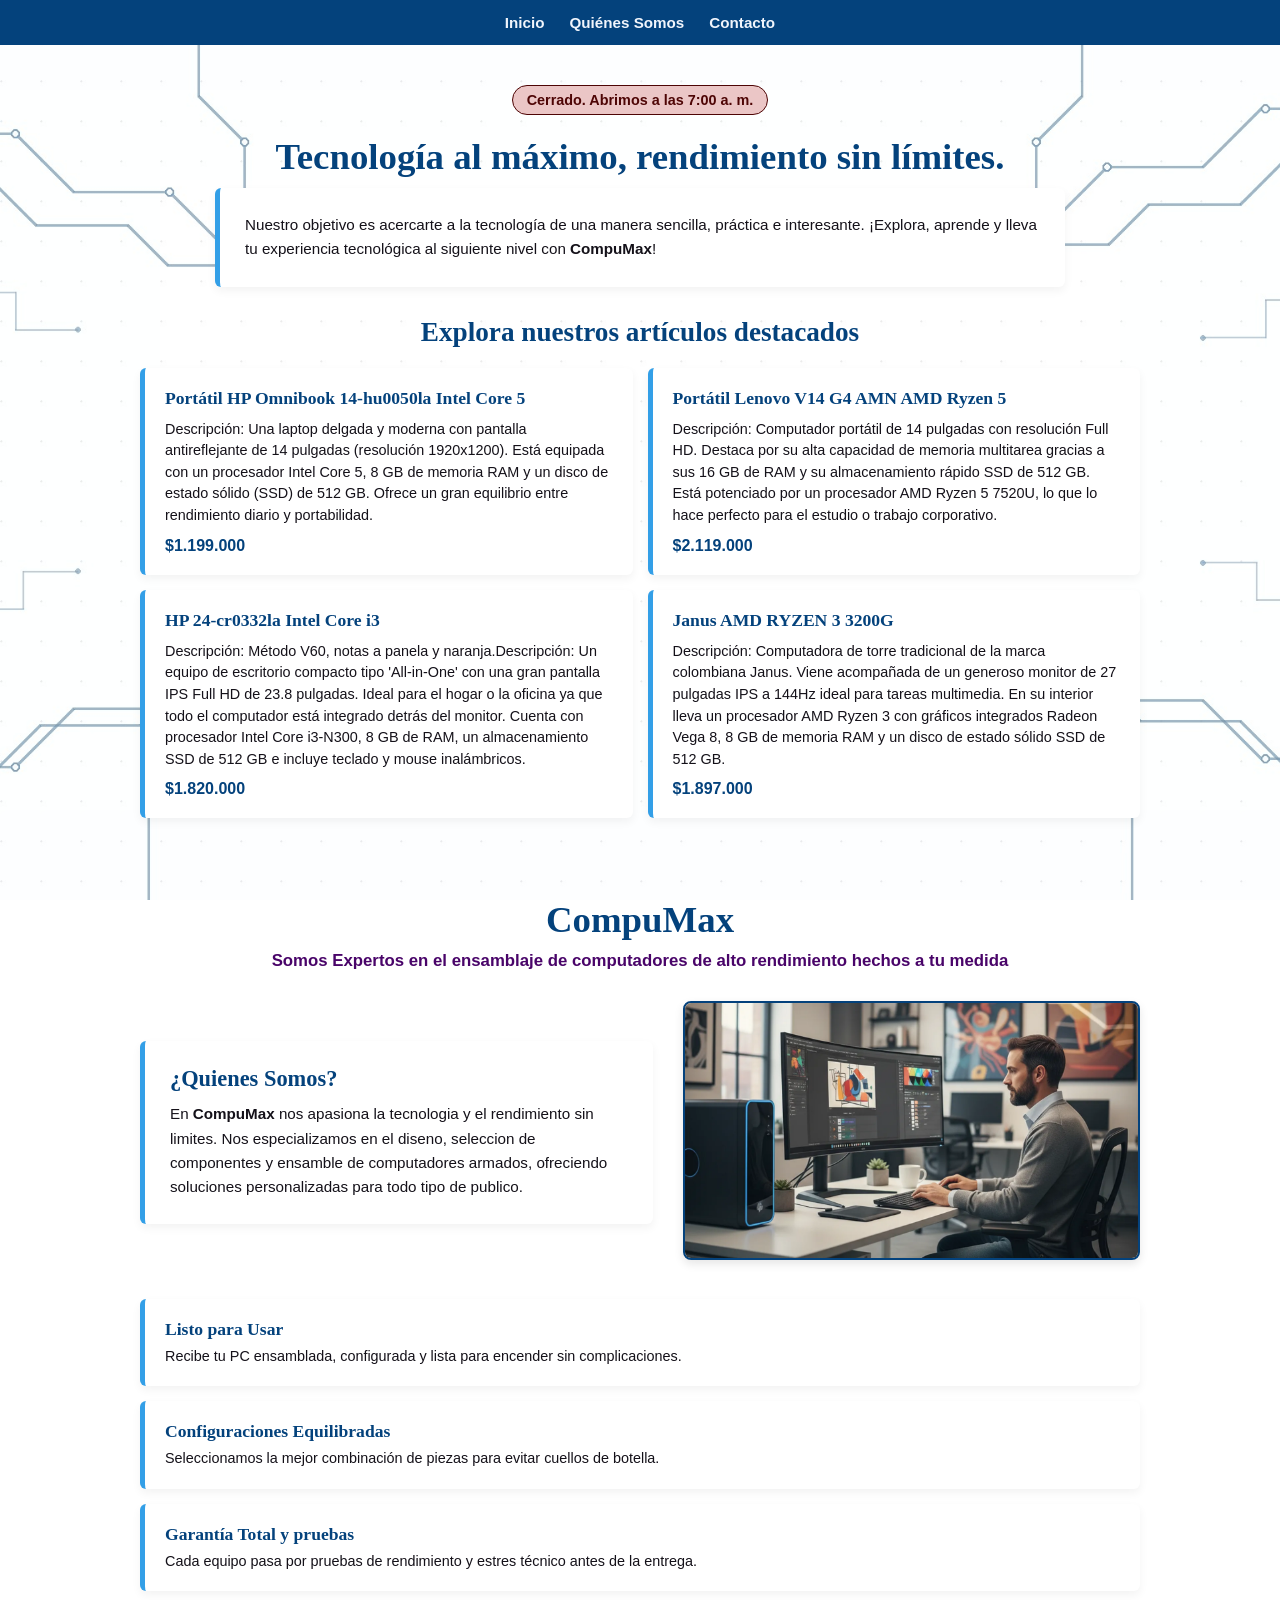
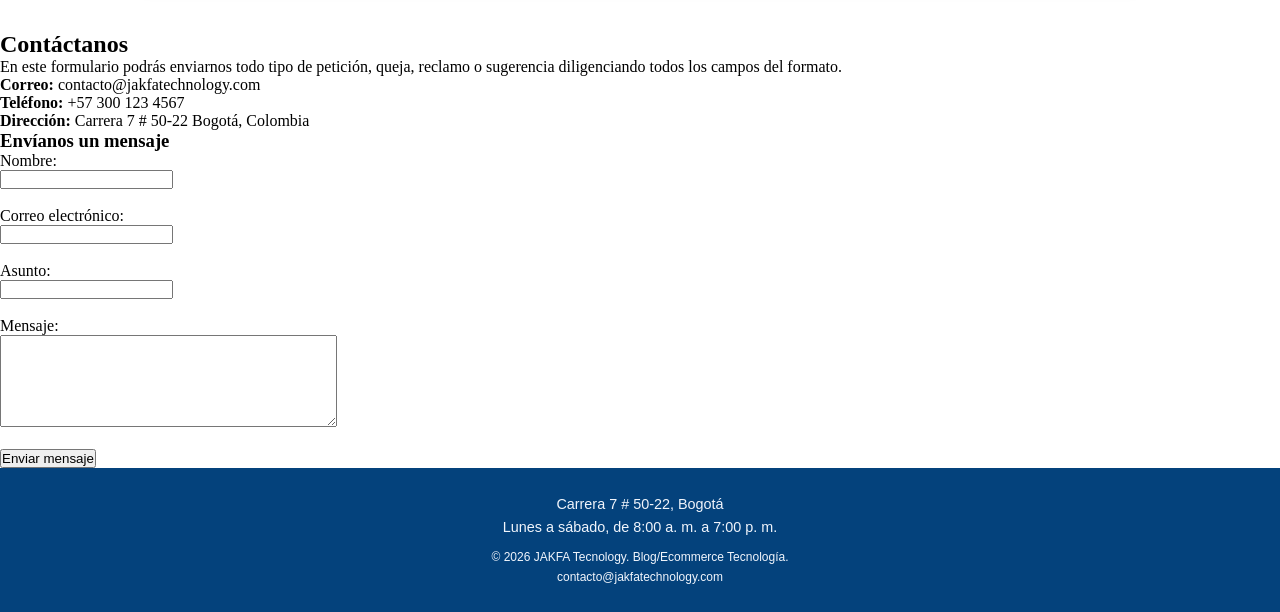
==== commit acb03b95: "Se corrige la sección de Contáctanos y se elimina archivo independiente" ====
--- a/index.html
+++ b/index.html
@@ -1,5 +1,5 @@
 <!DOCTYPE html>
-<html lang="es">
+<html lang="en">
 <head>
     <meta charset="UTF-8">
     <meta name="viewport" content="width=device-width, initial-scale=1.0">
@@ -12,8 +12,8 @@
     <!-- ===== MENÚ DE NAVEGACIÓN =====-->
 <nav class="menu">
     <a href="#inicio">Inicio</a>               
-    <a href="#quienessomos">Quiénes Somos</a>  
-    <a href="contactenos.html">Contacto</a>          
+    <a href="#quienesSomos">Quiénes Somos</a>  
+    <a href="#contacto">Contacto</a>          
 </nav>
     <div class="contenedorPrincipal">
 
@@ -33,9 +33,9 @@
             </div>
         </section>
 
-        <section class="quienesSomos" id="quienessomos">
+        <section class="quienesSomos" id="quienesSomos">
             <div class="contenedorSomos">
-                
+
                 <div class="headerSomos">
                     <h2>CompuMax</h2>
                     <p class="infSomos">Somos Expertos en el ensamblaje de computadores de alto rendimiento hechos a tu medida</p>
@@ -76,9 +76,68 @@
         </section>
 
         <section class="contacto" id="contacto">
-            <div class="">
+            <div class="contenedorContacto">
+
+            <h2>Contáctanos</h2>
+
+            <p>
+                En este formulario podrás enviarnos todo tipo de petición,
+                queja, reclamo o sugerencia diligenciando todos los campos
+                del formato.
+            </p>
+
+            <div class="infoContacto">
+                <p><strong>Correo:</strong> contacto@jakfatechnology.com</p>
+                <p><strong>Teléfono:</strong> +57 300 123 4567</p>
+                <p><strong>Dirección:</strong> Carrera 7 # 50-22 Bogotá, Colombia</p>
+            </div>
+
+            <h3>Envíanos un mensaje</h3>
+
+            <form id="formularioContacto">
+
+                    <div>
+                        <label for="nombre">Nombre:</label><br>
+                        <input type="text" id="nombre" name="nombre" required>
+                    </div>
+
+                    <br>
+
+                    <div>
+                        <label for="correo">Correo electrónico:</label><br>
+                        <input type="email" id="correo" name="correo" required>
+                    </div>
+
+                    <br>
+
+                    <div>
+                        <label for="asunto">Asunto:</label><br>
+                        <input type="text" id="asunto" name="asunto">
+                    </div>
+
+                    <br>
+
+                    <div>
+                        <label for="mensaje">Mensaje:</label><br>
+                        <textarea
+                            id="mensaje"
+                            name="mensaje"
+                            rows="6"
+                            cols="40"
+                            required>
+                        </textarea>
+                    </div>
+
+                    <br>
+
+                    <button type="submit">
+                        Enviar mensaje
+                    </button>
+
+                </form>
 
             </div>
+            
         </section>
 
     </div>
@@ -89,10 +148,27 @@
         </address>
         <small>
             © 2026 JAKFA Tecnology. Blog/Ecommerce Tecnología.
+            <p>contacto@jakfatechnology.com</p>
         </small>
     </footer>
 
     <script src="app.js" defer></script>
 
+    <script>
+    const formulario = document.getElementById("formularioContacto");
+
+    formulario.addEventListener("submit", function(event) {
+
+        event.preventDefault();
+
+        alert("Formulario enviado correctamente");
+
+        formulario.reset();
+
+        document.getElementById("nombre").focus();
+
+    });
+
+</script>
 </body>
 </html>
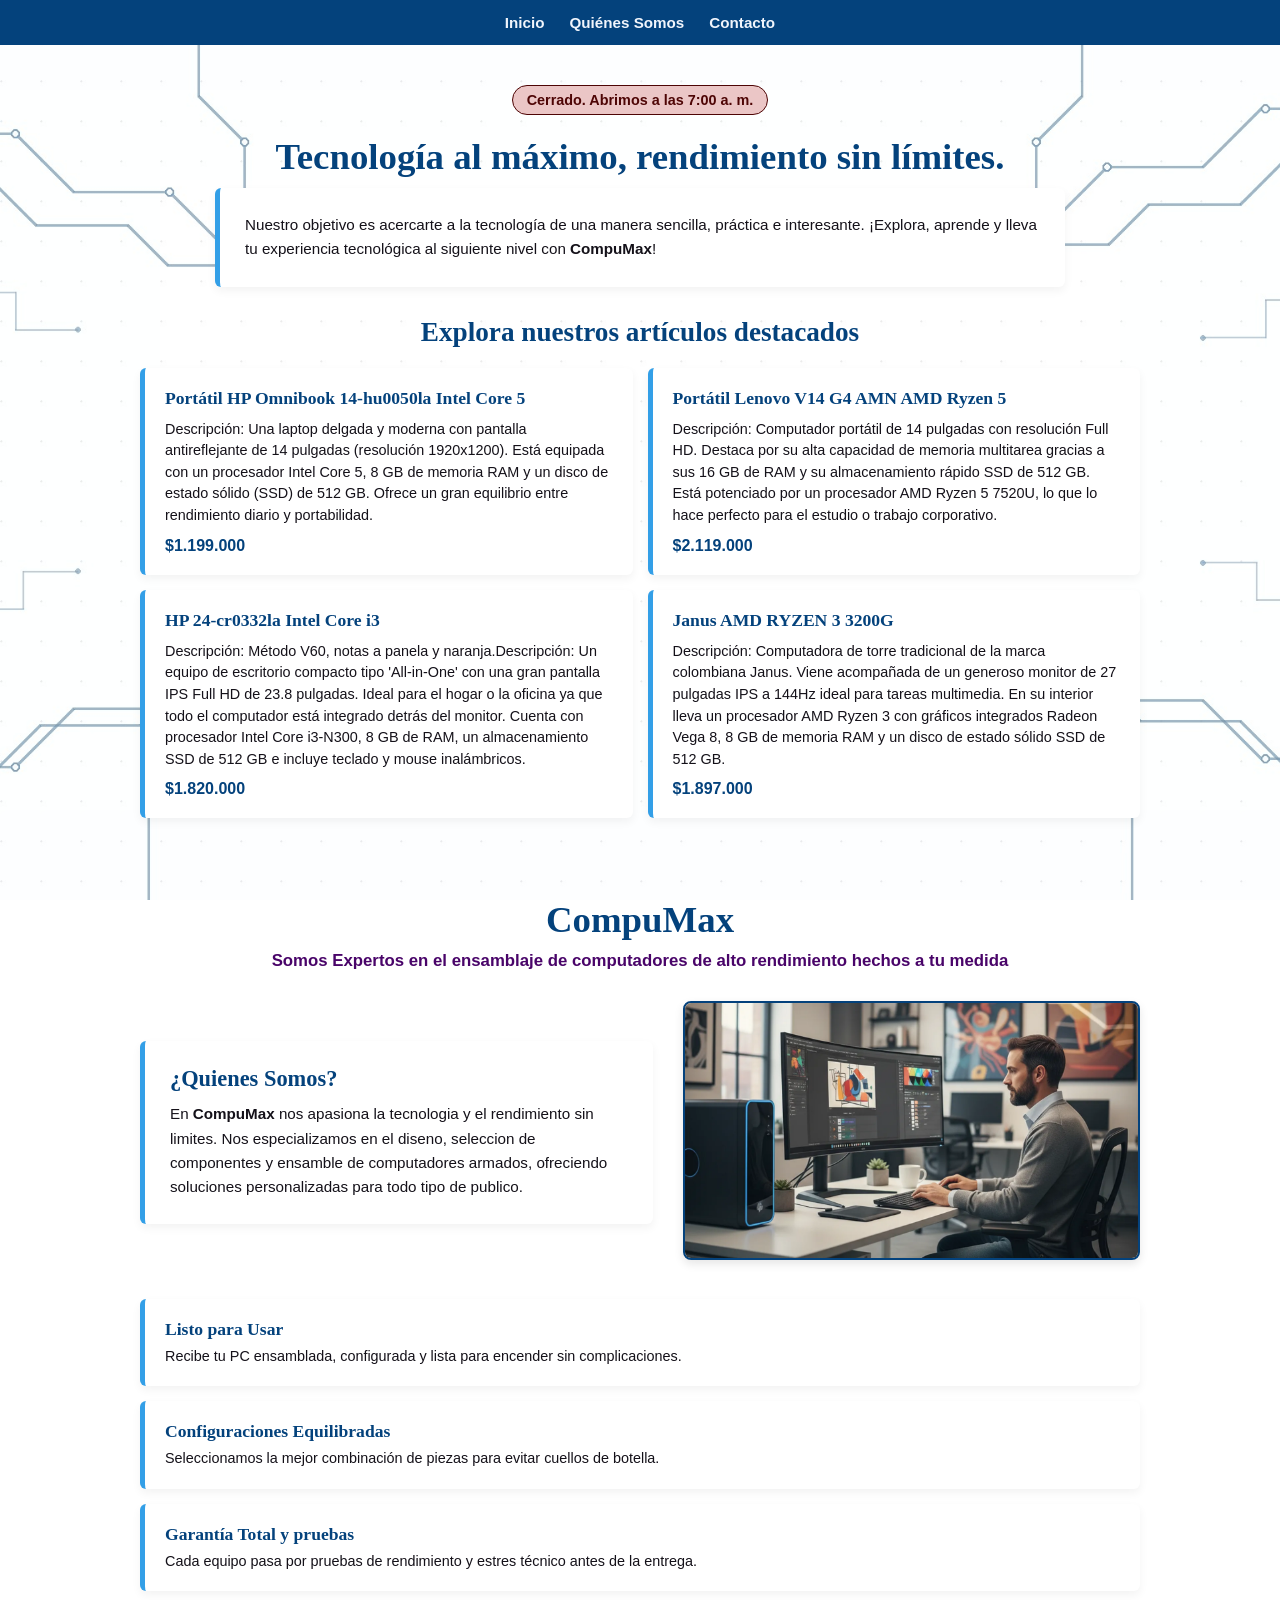
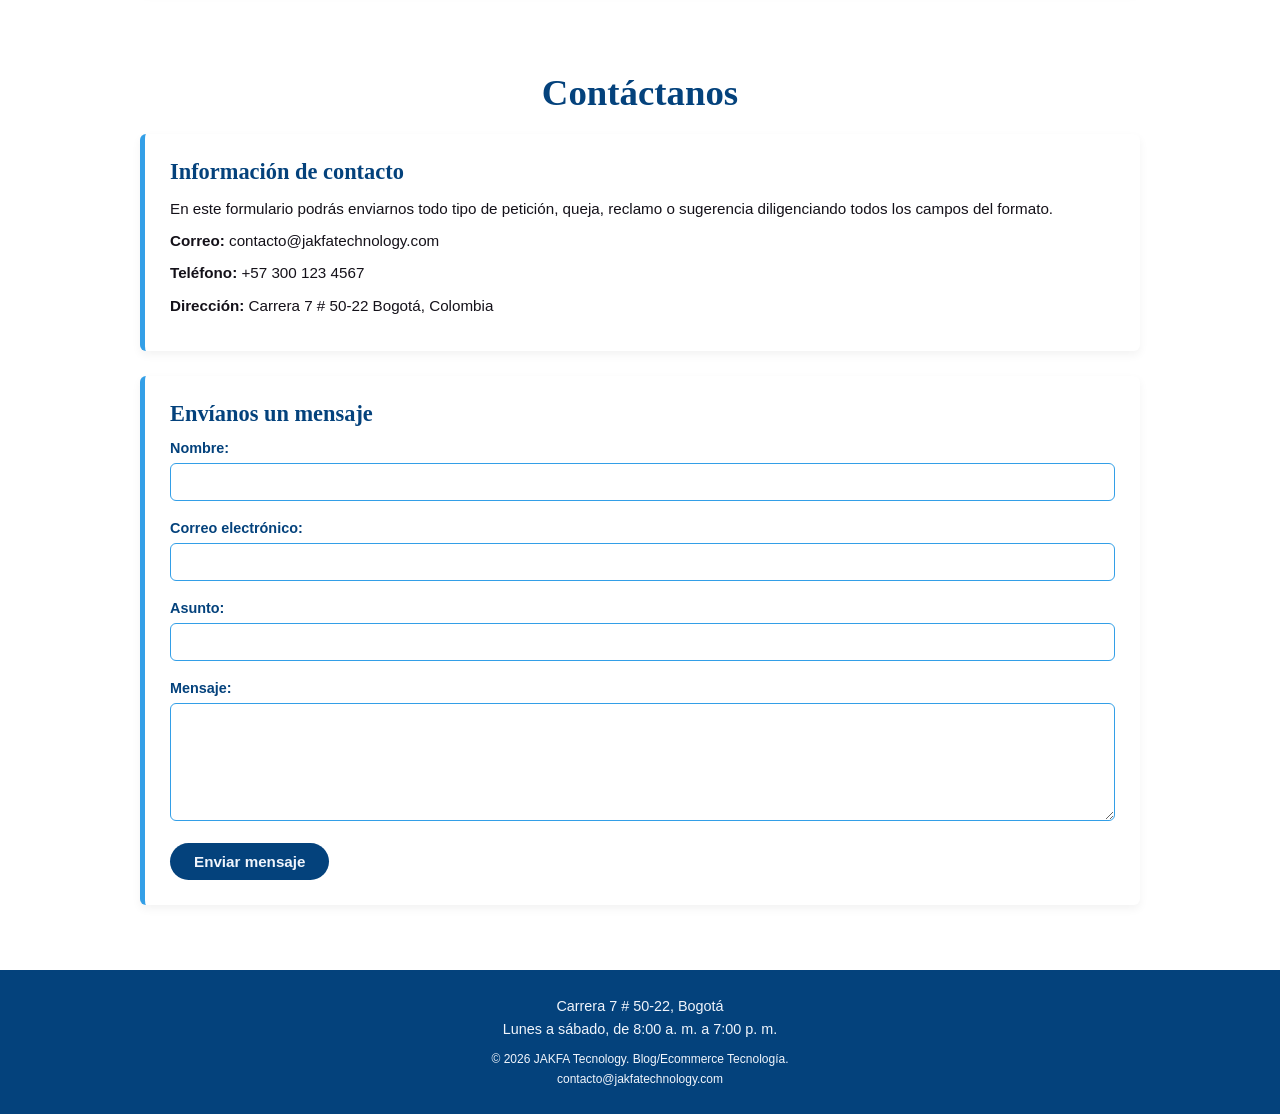
==== commit d4c4ea67: "Corrijo enlaces de navegación y estética del formulario" ====
--- a/index.html
+++ b/index.html
@@ -1,5 +1,5 @@
 <!DOCTYPE html>
-<html lang="en">
+<html lang="es">
 <head>
     <meta charset="UTF-8">
     <meta name="viewport" content="width=device-width, initial-scale=1.0">
@@ -12,7 +12,7 @@
     <!-- ===== MENÚ DE NAVEGACIÓN =====-->
 <nav class="menu">
     <a href="#inicio">Inicio</a>               
-    <a href="#quienesSomos">Quiénes Somos</a>  
+    <a href="#quienessomos">Quiénes Somos</a>  
     <a href="#contacto">Contacto</a>          
 </nav>
     <div class="contenedorPrincipal">
@@ -33,9 +33,9 @@
             </div>
         </section>
 
-        <section class="quienesSomos" id="quienesSomos">
+        <section class="quienesSomos" id="quienessomos">
             <div class="contenedorSomos">
-
+                
                 <div class="headerSomos">
                     <h2>CompuMax</h2>
                     <p class="infSomos">Somos Expertos en el ensamblaje de computadores de alto rendimiento hechos a tu medida</p>
@@ -78,66 +78,61 @@
         <section class="contacto" id="contacto">
             <div class="contenedorContacto">
 
-            <h2>Contáctanos</h2>
+                <div class="headerContacto">
+                    <h2>Contáctanos</h2>
+                </div>
 
-            <p>
-                En este formulario podrás enviarnos todo tipo de petición,
-                queja, reclamo o sugerencia diligenciando todos los campos
-                del formato.
-            </p>
+                <div class="tarjetaContacto">
+                    <h3>Información de contacto</h3>
+                    <p>
+                        En este formulario podrás enviarnos todo tipo de petición,
+                        queja, reclamo o sugerencia diligenciando todos los campos
+                        del formato.
+                    </p>
+                    <p><strong>Correo:</strong> contacto@jakfatechnology.com</p>
+                    <p><strong>Teléfono:</strong> +57 300 123 4567</p>
+                    <p><strong>Dirección:</strong> Carrera 7 # 50-22 Bogotá, Colombia</p>
+                </div>
 
-            <div class="infoContacto">
-                <p><strong>Correo:</strong> contacto@jakfatechnology.com</p>
-                <p><strong>Teléfono:</strong> +57 300 123 4567</p>
-                <p><strong>Dirección:</strong> Carrera 7 # 50-22 Bogotá, Colombia</p>
-            </div>
+                <div class="tarjetaContacto">
+                    <h3>Envíanos un mensaje</h3>
 
-            <h3>Envíanos un mensaje</h3>
+                    <form id="formularioContacto">
 
-            <form id="formularioContacto">
+                        <div>
+                            <label for="nombre">Nombre:</label><br>
+                            <input type="text" id="nombre" name="nombre" required>
+                        </div>
 
-                    <div>
-                        <label for="nombre">Nombre:</label><br>
-                        <input type="text" id="nombre" name="nombre" required>
-                    </div>
+                        <br>
 
-                    <br>
+                        <div>
+                            <label for="correo">Correo electrónico:</label><br>
+                            <input type="email" id="correo" name="correo" required>
+                        </div>
 
-                    <div>
-                        <label for="correo">Correo electrónico:</label><br>
-                        <input type="email" id="correo" name="correo" required>
-                    </div>
+                        <br>
 
-                    <br>
+                        <div>
+                            <label for="asunto">Asunto:</label><br>
+                            <input type="text" id="asunto" name="asunto">
+                        </div>
 
-                    <div>
-                        <label for="asunto">Asunto:</label><br>
-                        <input type="text" id="asunto" name="asunto">
-                    </div>
+                        <br>
 
-                    <br>
+                        <div>
+                            <label for="mensaje">Mensaje:</label><br>
+                            <textarea id="mensaje" name="mensaje" rows="6" cols="40" required></textarea>
+                        </div>
 
-                    <div>
-                        <label for="mensaje">Mensaje:</label><br>
-                        <textarea
-                            id="mensaje"
-                            name="mensaje"
-                            rows="6"
-                            cols="40"
-                            required>
-                        </textarea>
-                    </div>
+                        <br>
 
-                    <br>
+                        <button type="submit">Enviar mensaje</button>
 
-                    <button type="submit">
-                        Enviar mensaje
-                    </button>
-
-                </form>
+                    </form>
+                </div>
 
             </div>
-            
         </section>
 
     </div>
--- a/styles.css
+++ b/styles.css
@@ -1,4 +1,3 @@
-
 :root {
     --azulmain: rgb(4, 66, 124);
     --lowblue: rgb(51, 159, 231); 
@@ -306,66 +305,67 @@
     font-style: normal;
     margin-bottom: 6px;
 }
- 
-/* ===== Página Contáctanos ===== */
-body > header {
-    padding: 40px 20px 10px;
-    text-align: center;
-}
- 
-body > header h1 {
-    color: var(--azulmain);
-    font-family: var(--fuente-titulos);
-    font-size: 2.3rem;
-    text-shadow: 0 1px 3px rgba(255, 255, 255, 0.9);
-}
- 
-main {
+
+/* ===== Sección Contáctanos ===== */
+.contacto {
+    padding: 40px 20px;
+    color: var(--negro);
+    font-family: var(--fuente-parrafos);
+}
+
+.contenedorContacto {
     width: 85%;
     max-width: 1000px;
     margin: 0 auto;
-    padding: 30px 0 40px;
-    color: var(--negro);
-    font-family: var(--fuente-parrafos);
-}
- 
-main > section {
+}
+
+.headerContacto h2 {
+    margin-bottom: 20px;
+    color: var(--azulmain);
+    font-family: var(--fuente-titulos);
+    font-size: 2.3rem;
+    text-align: center;
+    text-shadow: 0 1px 3px rgba(255, 255, 255, 0.9);
+}
+
+.tarjetaContacto {
     margin-bottom: 25px;
     padding: 25px;
     border-left: 5px solid var(--lowblue);
     border-radius: 6px;
     background-color: white;
     box-shadow: 0 4px 10px rgba(0, 0, 0, 0.05);
+    text-align: left;
     transition: transform 0.3s ease, background-color 0.3s ease, box-shadow 0.3s ease;
 }
- 
-main > section:hover {
+
+.tarjetaContacto:hover {
     background-color: var(--blanco);
     transform: translateY(-4px);
     box-shadow: 0 6px 15px rgba(4, 66, 124, 0.15);
 }
- 
-main h2 {
+
+.tarjetaContacto h3 {
     margin-bottom: 12px;
     color: var(--azulmain);
     font-family: var(--fuente-titulos);
     font-size: 1.4rem;
 }
- 
-main p {
+
+.tarjetaContacto p {
     margin-bottom: 8px;
     font-size: 0.95rem;
     line-height: 1.6;
 }
- 
-main label {
-    color: var(--azulmain);
-    font-size: 0.9rem;
-    font-weight: bold;
-}
- 
-main input,
-main textarea {
+
+.contacto label {
+    color: var(--azulmain);
+    font-size: 0.9rem;
+    font-weight: bold;
+}
+
+.contacto input,
+.contacto textarea {
     width: 100%;
     max-width: 100%;
     margin-top: 6px;
@@ -377,19 +377,19 @@
     font-family: var(--fuente-parrafos);
     font-size: 0.9rem;
 }
- 
-main textarea {
+
+.contacto textarea {
     resize: vertical;
 }
- 
-main input:focus,
-main textarea:focus {
+
+.contacto input:focus,
+.contacto textarea:focus {
     outline: none;
     border-color: var(--azulmain);
     box-shadow: 0 0 0 3px rgba(51, 159, 231, 0.3);
 }
- 
-main button {
+
+.contacto button {
     padding: 10px 24px;
     border: none;
     border-radius: 999px;
@@ -401,18 +401,18 @@
     cursor: pointer;
     transition: background-color 0.3s ease, transform 0.3s ease;
 }
- 
-main button:hover {
+
+.contacto button:hover {
     background-color: var(--lowblue);
     transform: translateY(-2px);
 }
- 
+
 @media (max-width: 650px) {
-    body > header h1 {
+    .headerContacto h2 {
         font-size: 1.8rem;
     }
- 
-    main {
-        width: 92%;
+
+    .contenedorContacto {
+        width: 100%;
     }
 }
--- a/styles.css
+++ b/styles.css
@@ -1,4 +1,3 @@
-
 :root {
     --azulmain: rgb(4, 66, 124);
     --lowblue: rgb(51, 159, 231); 
@@ -306,66 +305,67 @@
     font-style: normal;
     margin-bottom: 6px;
 }
- 
-/* ===== Página Contáctanos ===== */
-body > header {
-    padding: 40px 20px 10px;
-    text-align: center;
-}
- 
-body > header h1 {
-    color: var(--azulmain);
-    font-family: var(--fuente-titulos);
-    font-size: 2.3rem;
-    text-shadow: 0 1px 3px rgba(255, 255, 255, 0.9);
-}
- 
-main {
+
+/* ===== Sección Contáctanos ===== */
+.contacto {
+    padding: 40px 20px;
+    color: var(--negro);
+    font-family: var(--fuente-parrafos);
+}
+
+.contenedorContacto {
     width: 85%;
     max-width: 1000px;
     margin: 0 auto;
-    padding: 30px 0 40px;
-    color: var(--negro);
-    font-family: var(--fuente-parrafos);
-}
- 
-main > section {
+}
+
+.headerContacto h2 {
+    margin-bottom: 20px;
+    color: var(--azulmain);
+    font-family: var(--fuente-titulos);
+    font-size: 2.3rem;
+    text-align: center;
+    text-shadow: 0 1px 3px rgba(255, 255, 255, 0.9);
+}
+
+.tarjetaContacto {
     margin-bottom: 25px;
     padding: 25px;
     border-left: 5px solid var(--lowblue);
     border-radius: 6px;
     background-color: white;
     box-shadow: 0 4px 10px rgba(0, 0, 0, 0.05);
+    text-align: left;
     transition: transform 0.3s ease, background-color 0.3s ease, box-shadow 0.3s ease;
 }
- 
-main > section:hover {
+
+.tarjetaContacto:hover {
     background-color: var(--blanco);
     transform: translateY(-4px);
     box-shadow: 0 6px 15px rgba(4, 66, 124, 0.15);
 }
- 
-main h2 {
+
+.tarjetaContacto h3 {
     margin-bottom: 12px;
     color: var(--azulmain);
     font-family: var(--fuente-titulos);
     font-size: 1.4rem;
 }
- 
-main p {
+
+.tarjetaContacto p {
     margin-bottom: 8px;
     font-size: 0.95rem;
     line-height: 1.6;
 }
- 
-main label {
-    color: var(--azulmain);
-    font-size: 0.9rem;
-    font-weight: bold;
-}
- 
-main input,
-main textarea {
+
+.contacto label {
+    color: var(--azulmain);
+    font-size: 0.9rem;
+    font-weight: bold;
+}
+
+.contacto input,
+.contacto textarea {
     width: 100%;
     max-width: 100%;
     margin-top: 6px;
@@ -377,19 +377,19 @@
     font-family: var(--fuente-parrafos);
     font-size: 0.9rem;
 }
- 
-main textarea {
+
+.contacto textarea {
     resize: vertical;
 }
- 
-main input:focus,
-main textarea:focus {
+
+.contacto input:focus,
+.contacto textarea:focus {
     outline: none;
     border-color: var(--azulmain);
     box-shadow: 0 0 0 3px rgba(51, 159, 231, 0.3);
 }
- 
-main button {
+
+.contacto button {
     padding: 10px 24px;
     border: none;
     border-radius: 999px;
@@ -401,18 +401,18 @@
     cursor: pointer;
     transition: background-color 0.3s ease, transform 0.3s ease;
 }
- 
-main button:hover {
+
+.contacto button:hover {
     background-color: var(--lowblue);
     transform: translateY(-2px);
 }
- 
+
 @media (max-width: 650px) {
-    body > header h1 {
+    .headerContacto h2 {
         font-size: 1.8rem;
     }
- 
-    main {
-        width: 92%;
+
+    .contenedorContacto {
+        width: 100%;
     }
 }
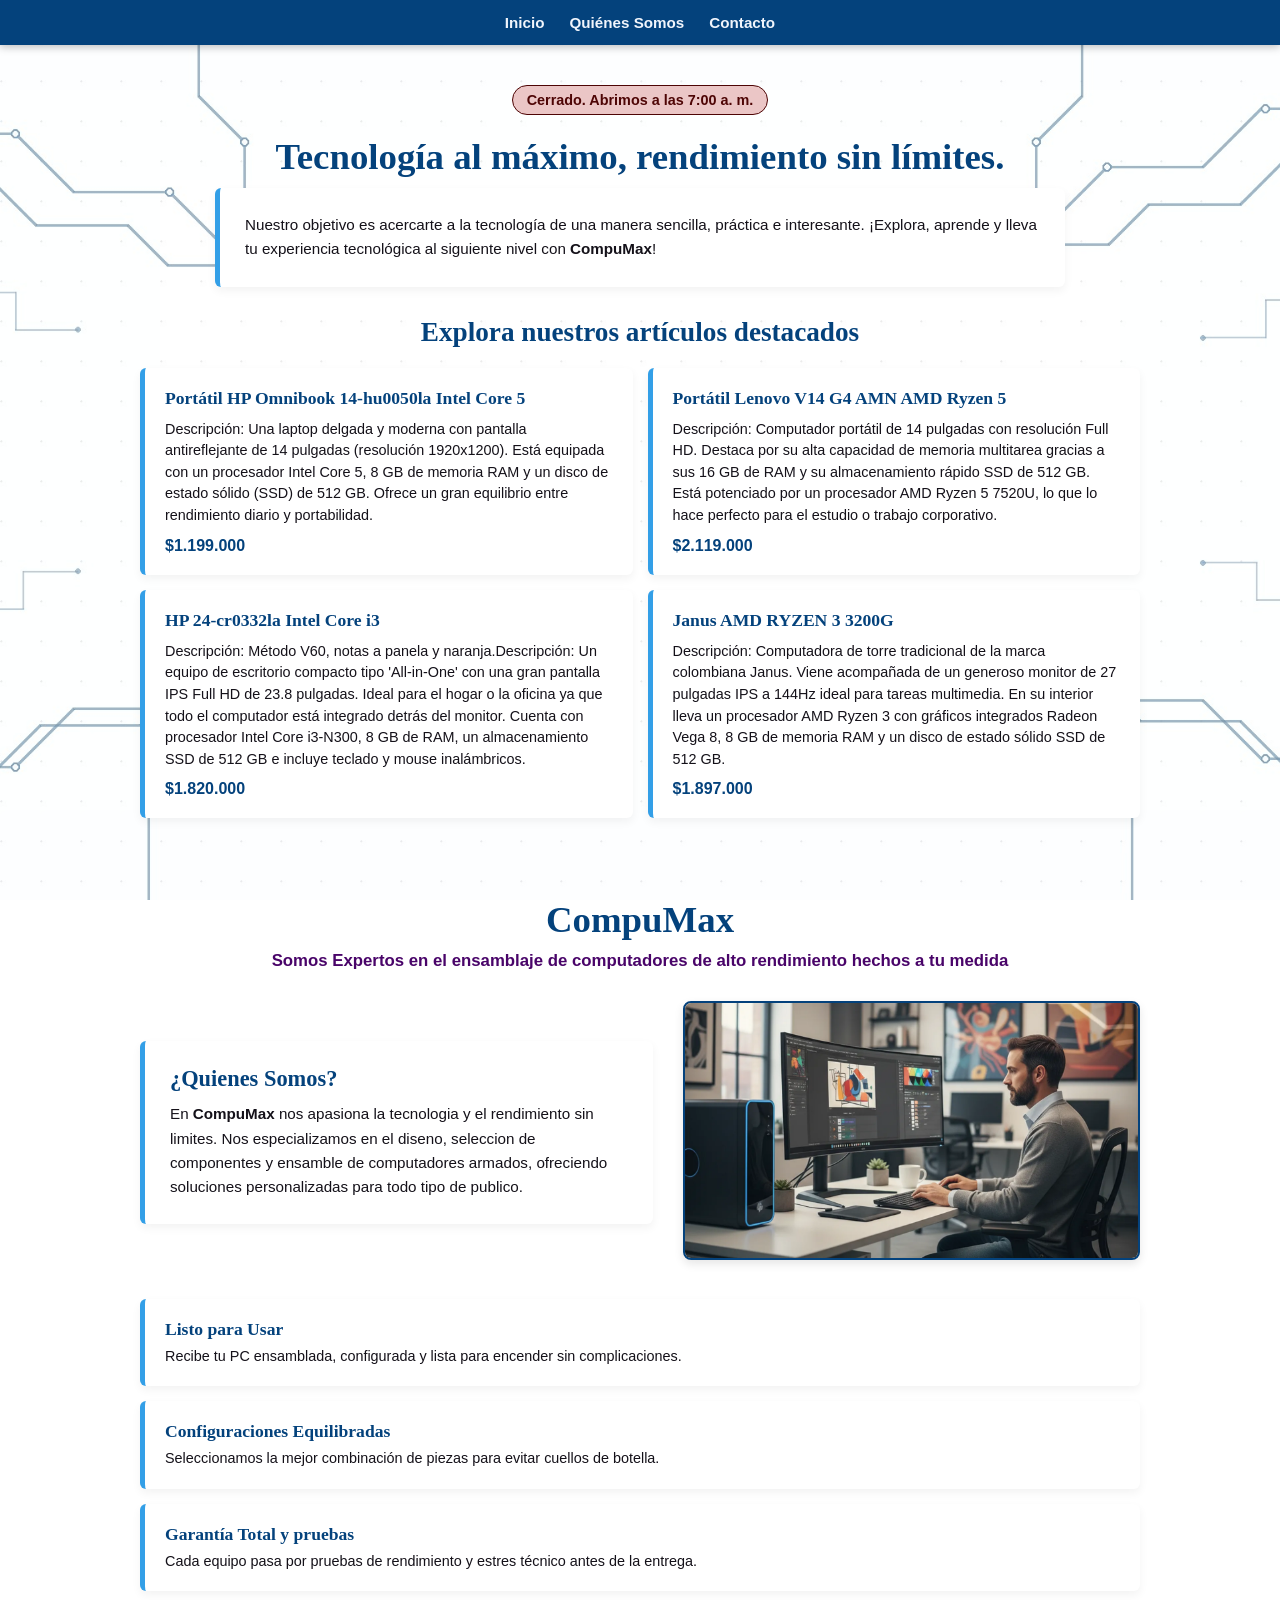
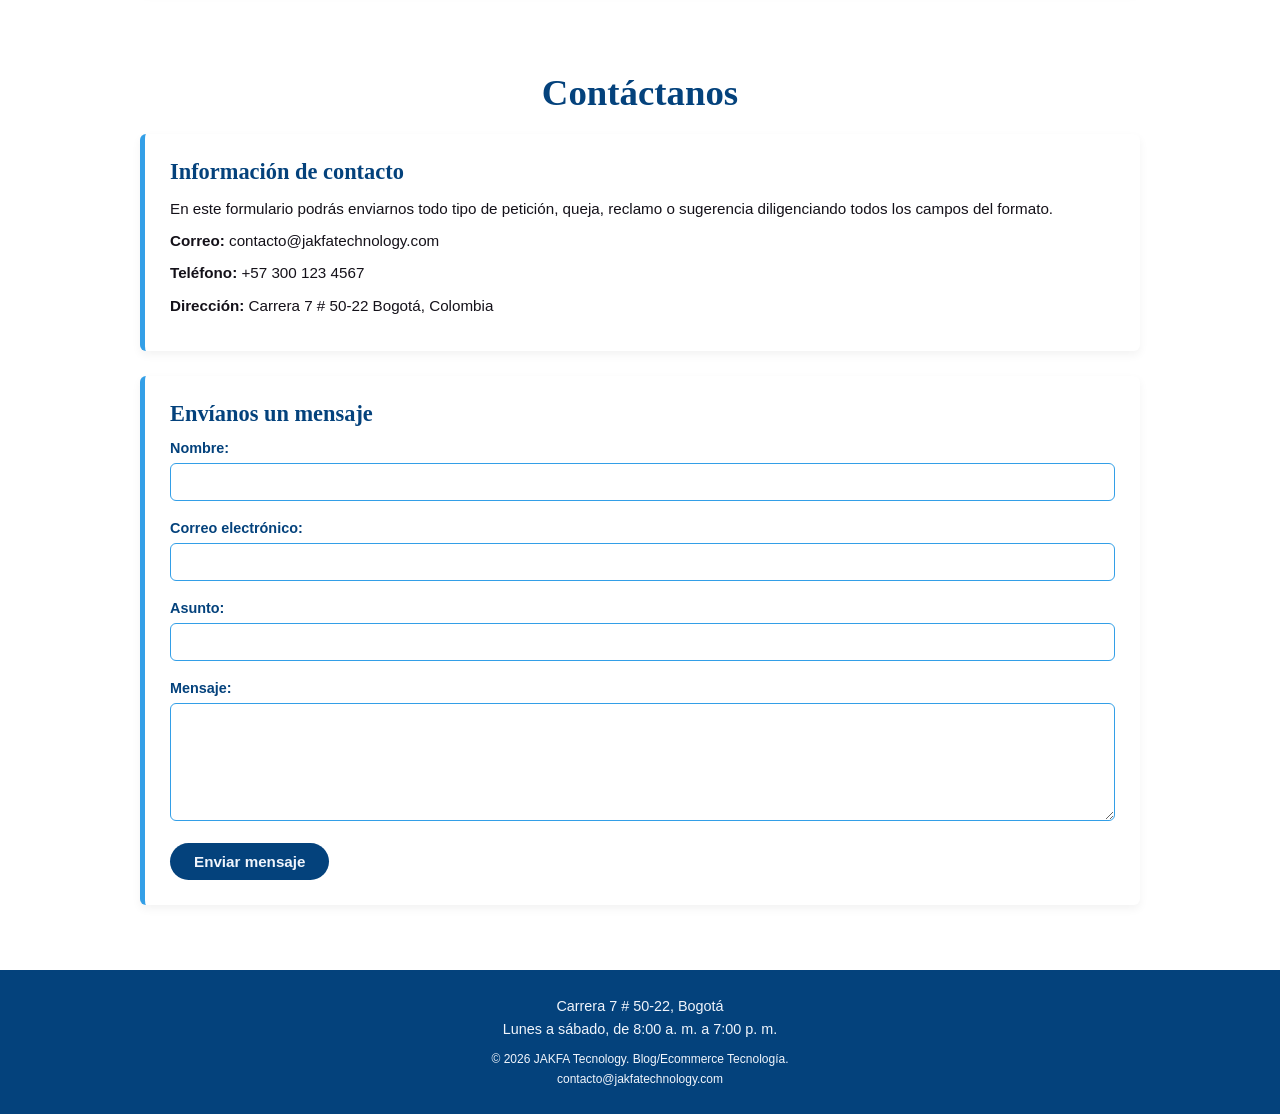
==== commit 2124ebf1: "se elima / del link de la imagen ilustrativa de la Sección Quienes somos" ====
--- a/index.html
+++ b/index.html
@@ -52,7 +52,7 @@
                     </div>
 
                     <div class="imagenSomos">
-                        <img src="/imgs/img1.webp" alt="imagen corporativa">
+                        <img src="imgs/img1.webp" alt="imagen corporativa">
                     </div>
                 </div>
 
--- a/styles.css
+++ b/styles.css
@@ -9,6 +9,11 @@
     --fuente-parrafos: 'Verdana', sans-serif;
 }
 
+html {
+    scroll-behavior: smooth;
+    scroll-padding-top: 70px; /* evita que el menú tape el título de cada sección */
+}
+
 * {
     margin: 0;
     padding: 0;
@@ -268,6 +273,10 @@
  
 /* ===== Barra de navegación (index y contactenos) ===== */
 nav {
+    position: sticky;
+    top: 0;
+    z-index: 1000;
+    box-shadow: 0 2px 8px rgba(0, 0, 0, 0.25);
     display: flex;
     justify-content: center;
     flex-wrap: wrap;
--- a/styles.css
+++ b/styles.css
@@ -9,6 +9,11 @@
     --fuente-parrafos: 'Verdana', sans-serif;
 }
 
+html {
+    scroll-behavior: smooth;
+    scroll-padding-top: 70px; /* evita que el menú tape el título de cada sección */
+}
+
 * {
     margin: 0;
     padding: 0;
@@ -268,6 +273,10 @@
  
 /* ===== Barra de navegación (index y contactenos) ===== */
 nav {
+    position: sticky;
+    top: 0;
+    z-index: 1000;
+    box-shadow: 0 2px 8px rgba(0, 0, 0, 0.25);
     display: flex;
     justify-content: center;
     flex-wrap: wrap;
